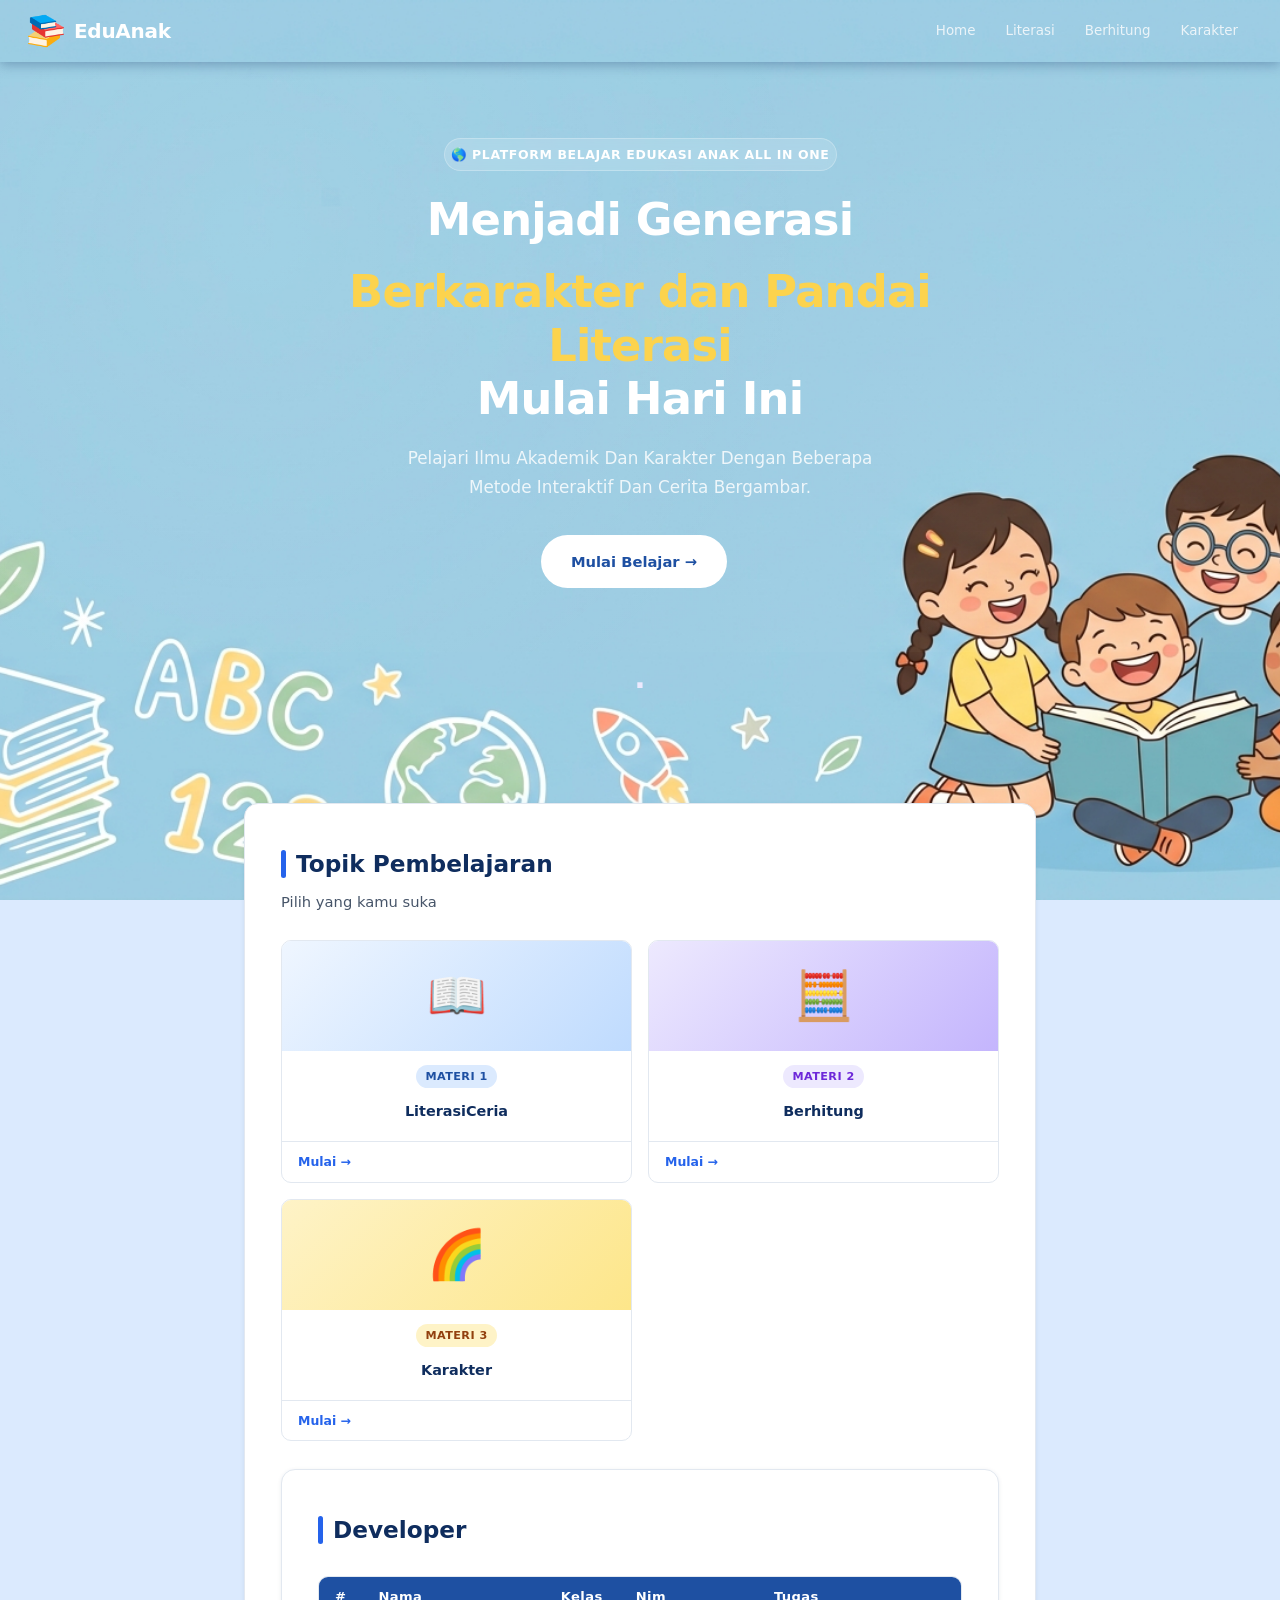
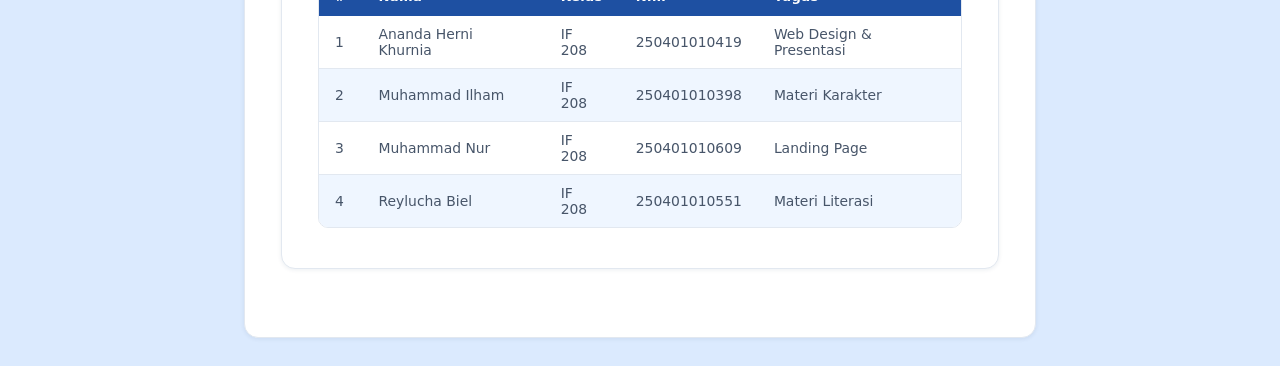
==== index.html @ ecc1b3de "Change icons in topic cards" ====
<html lang="id">
<head>
<meta charset="UTF-8" />
<meta name="viewport" content="width=device-width, initial-scale=1.0" />
<title>EduAnak — Platform Belajar Anak</title>
<link rel="stylesheet" href="style.css" />
</head>
<body>

<div class="bg-home"></div>
<nav id="navbar">
  <div  class="nav-brand">
      <div class="nav-logo"><img src="stack-of-books.png" alt="EduAnak Logo"></div>
    EduAnak
  </div>
  <ul class="nav-links" id="navlinks">
    <li><a href="#hero">Home</a></li>
    <li><a href="halaman_literasi/literasi.html">Literasi</a></li>
    <li><a href="#kuis">Berhitung</a></li>
    <li><a href="pendidikan_karakter/karakter.html">Karakter</a></li>
  </ul>
  <button class="burger" aria-label="Menu">
    <span></span><span></span><span></span>
  </button>
</nav>

<div class="hero-bg">
<section id="hero">
  <div class="hero-inner" >
    <div class="hero-badge">🌎 PLATFORM BELAJAR EDUKASI ANAK ALL IN ONE</div>
    <h1>Menjadi Generasi </h1><h1>
      <em>Berkarakter dan Pandai Literasi</em><br />Mulai Hari Ini</h1>
         <p>Pelajari Ilmu Akademik Dan Karakter Dengan Beberapa Metode Interaktif Dan Cerita Bergambar.</p>
    <div class="hero-btns">
            <a href="#materi" class="btn btn-white">Mulai Belajar →</a>
            <div></div>
         </div>
  </div>
</section>
</div>
<div class="container">
<!-- ===== Pembukaan ===== -->
<div Padding="20px" style="text-align:center;margin-bottom:100px">
  <h1 style="color:#ede9fe">.</h1>
</div>
 <div class="section" id="materi">
  <div class="section-hd">
    <h2>Topik Pembelajaran</h2>
    <p>Pilih yang kamu suka</p>
  </div>
  <div class="topic-grid">
    <div class="topic-card">
      <div class="tc-thumb" style="background:linear-gradient(135deg,#eff6ff,#bfdbfe)">📖</div>
      <div class="tc-body"><span class="chip chip-blue">Materi 1</span><h3>LiterasiCeria</h3></div>
      <div class="tc-foot"><a href="halaman_literasi/literasi.html" style="font-size:.78rem;font-weight:700;color:var(--blue-600)">Mulai →</a></div>
    </div>
    <div class="topic-card">
      <div class="tc-thumb" style="background:linear-gradient(135deg,#ede9fe,#c4b5fd)">🧮</div>
      <div class="tc-body"><span class="chip chip-purple">Materi 2</span><h3>Berhitung</h3></div>
      <div class="tc-foot"><a href="#blank" style="font-size:.78rem;font-weight:700;color:var(--blue-600)">Mulai →</a></div>
    </div>
    <div class="topic-card">
      <div class="tc-thumb" style="background:linear-gradient(135deg,#fef3c7,#fde68a)">🌈</div>
      <div class="tc-body"><span class="chip chip-orange">Materi 3</span><h3>Karakter</h3></div>
      <div class="tc-foot"><a href="pendidikan_karakter/karakter.html" style="font-size:.78rem;font-weight:700;color:var(--blue-600)">Mulai →</a></div>
    </div>
  </div>

  
 
<div class="section" id="jadwal">
  <div class="section-hd">
    <h2>Developer</h2>
     </div>
  <div class="tbl-wrap">
    <table class="main-tbl">
      <thead>
        <tr>
          <th>#</th><th>Nama</th><th>Kelas</th><th>Nim</th><th>Tugas</th>
        </tr>
      </thead>
      <tbody>
        <tr><td>1</td><td>Ananda Herni Khurnia</td><td>IF 208</td><td>250401010419</td><td>Web Design & Presentasi</td></tr>
        <tr><td>2</td><td>Muhammad Ilham</td><td>IF 208</td><td>250401010398</td><td>Materi Karakter</td></tr>
        <tr><td>3</td><td>Muhammad Nur</td><td>IF 208</td><td>250401010609</td><td>Landing Page</td></tr>
        <tr><td>4</td><td>Reylucha Biel</td><td>IF 208</td><td>250401010551</td><td>Materi Literasi</td></tr>
      </tbody>
    </table>
  </div>

    <div class="list-wrap">
    
    </div>
   
    </div>
</div>
</body>
</html>
---- style.css ----
/* ===== ROOT & RESET ===== */
*, *::before, *::after { box-sizing: border-box; margin: 0; padding: 0; }
:root {
  --blue-900: #0f2d5e;
  --blue-800: #1a3d7c;
  --blue-700: #1e50a2;
  --blue-600: #2563eb;
  --blue-500: #3b82f6;
  --blue-400: #60a5fa;
  --blue-200: #bfdbfe;
  --blue-100: #dbeafe;
  --blue-50:  #eff6ff;
  --white:    #ffffff;
  --off-white:#f8fafd;
  --gray-100: #f1f5f9;
  --gray-200: #e2e8f0;
  --gray-400: #94a3b8;
  --gray-600: #475569;
  --gray-800: #1e293b;
  --success:  #15803d;
  --success-bg:#dcfce7;
  --danger:   #b91c1c;
  --danger-bg:#fee2e2;
  --warn:     #92400e;
  --warn-bg:  #fef3c7;
  --radius:   10px;
  --radius-sm:6px;
  --font: -apple-system,"Segoe UI",system-ui,Arial,sans-serif;
  --mono: "Cascadia Code","Fira Code","Courier New",monospace;
  --shadow-sm: 0 1px 4px rgba(15,45,94,.08);
  --shadow:    0 4px 16px rgba(15,45,94,.12);
}
html { scroll-behavior: smooth; }
body {
  font-family: var(--font);
  font-size: 15px;
  line-height: 1.7;
  color: var(--gray-800);
  background: var(--blue-100);
}
a { color: var(--blue-600); text-decoration: none; }
a:hover { text-decoration: underline; }
img { max-width: 100%; display: block; }

/* ===== NAVBAR ===== */
#navbar {
  position: sticky; top: 0; z-index: 300;
  background: transparent;
  display: flex; align-items: center; justify-content: space-between;
  padding: 0 28px; height: 62px;
  box-shadow: 0 2px 12px rgba(15,45,94,.35);
  transition: background .3s, box-shadow .3s;
}
#navbar .scrolled { background: var(--gray-100); transition: background .3s; }
#navbar .scrolled a { color: var(--blue-600); }
.bg-home { background-image: url('Gemini_BGS.png'); background-size: cover; background-position: center; position: absolute; inset: 0; z-index: -1; }
.nav-brand {
  display: flex; align-items: center; gap: 10px;
  font-size: 1.25rem; font-weight: 800; color: var(--white);
  letter-spacing: -0.3px; text-decoration: none;
}
.nav-logo {
  width: 36px; height: 36px; 
  display: flex; align-items: center; justify-content: center;
  font-size: 1.1rem; font-weight: 900; color: #fff;
  }
.nav-brand em { color: #fcd34d; font-style: normal; }
.nav-links { display: flex; list-style: none; gap: 2px; }
.nav-links a {
  display: block; padding: 6px 14px;
  font-size: 0.84rem; font-weight: 500; color: rgba(255, 254, 254, 0.8);
  border-radius: 99px; transition: background .15s, color .15s;
}
.nav-links a:hover { background: rgba(255,255,255,.12); color: #fff; text-decoration: none; }
.nav-links a.active { background: rgba(255,255,255,.18); color: #fff; }
.nav-cta {
  background: var(--blue-500) !important; color: #fff !important;
  font-weight: 700 !important;
}
.nav-cta:hover { background: var(--blue-400) !important; }
.burger { display: none; flex-direction: column; gap: 5px; background: none; border: none; cursor: pointer; padding: 6px; }
.burger span { display: block; width: 22px; height: 2px; background: #fff; border-radius: 2px; transition: all .3s; }

/* ===== HERO ===== */
#hero {
  background: transparent;
  padding: 76px 24px 64px;
  text-align: center; position: relative; overflow: hidden;
  }
#hero::before {
  content: '';
  position: absolute; inset: 0;
  background-image:
    radial-gradient(circle at 20% 30%, rgba(255,255,255,.06) 0%, transparent 50%),
    radial-gradient(circle at 80% 70%, rgba(255,255,255,.04) 0%, transparent 50%);
}

.hero-inner { position: relative; z-index: 1;padding: 0px 12px; max-width: 720px; margin: 0 auto; }
.hero-badge {
  display: inline-flex; align-items: center; gap: 6px;
  background: rgba(255,255,255,.15); border: 1px solid rgba(255,255,255,.25);
  border-radius: 99px; padding: 5px 6px;
  font-size: 0.78rem; font-weight: 600; color: #fff;
  letter-spacing: 0.05em; margin-bottom: 22px;
  backdrop-filter: blur(6px);
}
#hero h1 {
  font-size: 2.8rem; font-weight: 900; color: #fff;
  max-width: 700px; margin: 0 auto 18px;
  letter-spacing: -0.8px; line-height: 1.2;
}
#hero h1 em { color: #fcd34d; font-style: normal; }
#hero p {
  color: rgba(255,255,255,.82); max-width: 520px;
  margin: 0 auto 34px; font-size: 1.05rem;
}
.hero-btns { display: flex; gap: 12px; justify-content: center; flex-wrap: wrap; }
.btn {
  display: inline-block; padding: 12px 28px; border-radius: 99px;
  font-size: 0.92rem; font-weight: 700; cursor: pointer;
  border: 2px solid transparent; transition: all .2s;
  font-family: var(--font); text-decoration: none;
}



.btn:hover { text-decoration: none; }
.btn-white   { background: #fff; color: var(--blue-700); }
.btn-white:hover { background: var(--blue-100); }
.btn-blue    { background: var(--blue-600); color: #fff; }
.btn-blue:hover { background: var(--blue-700); }
.btn-outline { background: transparent; color: var(--blue-600); border-color: var(--blue-600); }
.btn-outline:hover { background: var(--blue-600); color: #fff; }
.btn-sm { padding: 8px 20px; font-size: 0.82rem; }
.btn-success { background: var(--success); color: #fff; border-color: var(--success); }


/* ===== STATS ===== */
.stats-strip {
  display: grid; grid-template-columns: repeat(4,1fr);
  background: var(--white); border-bottom: 1px solid var(--gray-200);
  box-shadow: var(--shadow-sm);
}
.stat { padding: 22px 16px; text-align: center; border-right: 1px solid var(--gray-200); }
.stat:last-child { border-right: none; }
.stat-n { font-size: 1.9rem; font-weight: 900; color: var(--blue-600); line-height: 1; }
.stat-l { font-size: 0.79rem; color: var(--gray-600); margin-top: 3px; }

/* ===== LAYOUT ===== */
.container { max-width: 840px; margin: 0 auto; padding: 0 24px; }
.section {
  background: var(--white); margin: 28px 0;
  border-radius: 14px; border: 1px solid var(--gray-200);
  padding: 40px 36px; box-shadow: var(--shadow-sm);
}
.section-hd { margin-bottom: 26px; } 
.section-hd h2 {
  font-size: 1.45rem; font-weight: 800;
  display: flex; align-items: center; gap: 10px; color: var(--blue-900);
}
.section-hd h2::before {
  content: ''; display: inline-block; width: 5px; height: 1.2em;
  background: var(--blue-600); border-radius: 3px; flex-shrink: 0;
}
.section-hd p { color: var(--gray-600); font-size: 0.92rem; margin-top: 5px; margin-bottom: 0; }

/* ===== TYPOGRAPHY DEMO ===== */
.hbox {
  background: var(--blue-50); border: 1px solid var(--blue-100);
  border-radius: var(--radius); padding: 22px 24px; margin-top: 16px;
}
.hbox h1 { font-size: 2rem; color: var(--blue-900); margin-bottom: 4px; }
.hbox h2 { font-size: 1.6rem; color: var(--blue-800); margin-bottom: 4px; }
.hbox h3 { font-size: 1.3rem; color: var(--blue-700); margin-bottom: 4px; }
.hbox h4 { font-size: 1.05rem; color: var(--blue-600); margin-bottom: 4px; }
.hbox h5 { font-size: 0.9rem; color: var(--blue-600); margin-bottom: 4px; }
.hbox h6 { font-size: 0.78rem; color: var(--gray-600); margin-bottom: 0; }
.hbox hr { border: none; border-top: 1px solid var(--blue-200); margin: 14px 0; }
.fmt-grid {
  display: grid; grid-template-columns: repeat(auto-fill, minmax(160px,1fr));
  gap: 8px; margin-top: 10px;
}
.fmt-item {
  background: var(--white); border: 1px solid var(--gray-200);
  border-radius: var(--radius-sm); padding: 8px 12px;
  font-size: 0.84rem; display: flex; flex-direction: column; gap: 3px;
}
.fmt-item .tag { font-size: 0.68rem; color: var(--gray-400); font-family: var(--mono); }
.blockquote-demo {
  border-left: 4px solid var(--blue-500); padding: 12px 18px;
  background: var(--blue-50); border-radius: 0 var(--radius-sm) var(--radius-sm) 0;
  font-size: 0.9rem; color: var(--blue-800); margin-top: 14px;
}
.code-block {
  background: #0f172a; color: #e2e8f0; padding: 16px 18px;
  border-radius: var(--radius); font-family: var(--mono);
  font-size: 0.82rem; line-height: 1.7; overflow-x: auto;
  margin-top: 14px; border: 1px solid rgba(255,255,255,.06);
}

/* ===== TOPIC CARDS ===== */
.topic-grid { display: grid; grid-template-columns: repeat(auto-fill, minmax(230px,1fr)); gap: 16px; position: relative; }
.topic-card {
  border: 1.5px solid var(--gray-200); border-radius: var(--radius);
  overflow: hidden; background: var(--white);
  transition: border-color .2s, transform .2s, box-shadow .2s; cursor: pointer;
}
.topic-card:hover { border-color: var(--blue-500); transform: translateY(-3px); box-shadow: var(--shadow); }
.tc-thumb {
  height: 110px; display: flex; align-items: center; justify-content: center;
  font-size: 3rem;
}
.tc-body { padding: 14px 16px; align-items: center; display: flex; flex-direction: column; gap: 4px; }
.tc-foot {
  padding: 9px 16px; align-items: center; display: flex; justify-content: space-between;}

.chip {
  display: inline-block; font-size: 0.7rem; font-weight: 700;
  padding: 2px 9px; border-radius: 99px; margin-bottom: 7px;
  letter-spacing: .04em; text-transform: uppercase;
}
.chip-blue   { background: var(--blue-100); color: var(--blue-700); }
.chip-purple { background: #ede9fe; color: #6d28d9; }
.chip-green  { background: var(--success-bg); color: var(--success); }
.chip-orange { background: var(--warn-bg); color: var(--warn); }
.chip-red    { background: var(--danger-bg); color: var(--danger); }
.tc-body h3 { font-size: 0.9rem; font-weight: 700; margin-bottom: 4px; color: var(--blue-900); }
.tc-body p  { font-size: 0.8rem; color: var(--gray-600); margin: 0; }
.tc-foot {
  padding: 9px 16px; border-top: 1px solid var(--gray-200);
  display: flex; justify-content: space-between; align-items: center;
}
.tc-foot span { font-size: 0.76rem; color: var(--gray-600); }
.prog-bar-wrap { height: 5px; background: var(--gray-200); border-radius: 99px; overflow: hidden; margin: 3px 0; width: 80px; }
.prog-bar-fill { height: 100%; background: var(--blue-500); border-radius: 99px; }

/* ===== LINKS ===== */
.link-grid { display: flex; flex-wrap: wrap; gap: 10px 20px; align-items: center; }
.link-grid a { font-size: 0.88rem; }
.lk-int  { color: var(--blue-600); }
.lk-ext  { color: #7c3aed; }
.lk-mail { color: var(--warn); }
.lk-tel  { color: var(--success); }
.lk-btn  {
  display: inline-block; padding: 7px 18px; border-radius: 99px;
  background: var(--blue-600); color: #fff !important; font-weight: 700;
  font-size: 0.82rem; text-decoration: none !important;
}
.lk-btn:hover { background: var(--blue-700) !important; }
.lk-dl {
  display: inline-block; padding: 7px 14px; border-radius: var(--radius-sm);
  border: 1.5px solid var(--gray-200); background: var(--gray-100);
  color: var(--gray-800) !important; font-size: 0.82rem; text-decoration: none !important;
}

/* ===== IMAGE GALLERY ===== */
.img-gallery { display: grid; grid-template-columns: repeat(3,1fr); gap: 14px; }
.img-fig { margin: 0; }
.img-thumb {
  height: 120px; border-radius: var(--radius-sm);
  display: flex; align-items: center; justify-content: center;
  font-size: 3rem; border: 1px solid var(--gray-200);
}
figcaption { font-size: 0.75rem; color: var(--gray-600); text-align: center; margin-top: 6px; }
.img-attr-box {
  background: var(--blue-50); border: 1px solid var(--blue-100);
  border-radius: var(--radius); padding: 14px 18px; margin-top: 18px;
}
.img-attr-box p { font-size: 0.82rem; font-weight: 700; color: var(--blue-800); margin-bottom: 8px; }
.attr-row { display: flex; gap: 0; flex-wrap: wrap; }
.attr-item {
  flex: 1; min-width: 160px; padding: 8px 12px;
  border-right: 1px solid var(--blue-200); font-size: 0.8rem;
}
.attr-item:last-child { border-right: none; }
.attr-item strong { display: block; color: var(--blue-700); font-family: var(--mono); font-size: 0.78rem; }
.attr-item span { color: var(--gray-600); }

/* ===== TABLE ===== */
.tbl-wrap { border: 1px solid var(--gray-200); border-radius: var(--radius); overflow: hidden; overflow-x: auto; }
table.main-tbl { width: 100%; border-collapse: collapse; font-size: 0.87rem; }
table.main-tbl thead { background: var(--blue-700); }
table.main-tbl th { padding: 12px 16px; text-align: left; font-weight: 700; color: #fff; font-size: 0.82rem; letter-spacing: .03em; }
table.main-tbl td { padding: 10px 16px; border-bottom: 1px solid var(--gray-200); color: var(--gray-600); }
table.main-tbl tbody tr:last-child td { border-bottom: none; }
table.main-tbl tbody tr:nth-child(even) { background: var(--blue-50); }
table.main-tbl tbody tr:hover { background: var(--blue-100); }
.badge { display: inline-block; padding: 2px 9px; border-radius: 99px; font-size: 0.72rem; font-weight: 700; }
.b-green  { background: var(--success-bg); color: var(--success); }
.b-blue   { background: var(--blue-100); color: var(--blue-700); }
.b-orange { background: var(--warn-bg); color: var(--warn); }
.b-red    { background: var(--danger-bg); color: var(--danger); }

/* ===== LISTS ===== */
.list-wrap { display: grid; grid-template-columns: 1fr 1fr; gap: 16px; }
.list-box {
  background: var(--blue-50); border: 1px solid var(--blue-100);
  border-radius: var(--radius); padding: 18px 20px;
}
.list-box h4 { font-size: 0.88rem; font-weight: 700; color: var(--blue-800); margin-bottom: 12px; display: flex; align-items: center; gap: 6px; }
.list-box ul, .list-box ol { padding-left: 20px; }
.list-box li { font-size: 0.87rem; color: var(--gray-600); margin-bottom: 6px; }
.list-box li::marker { color: var(--blue-500); }
.dl-full { grid-column: 1/-1; }
dl dt { font-weight: 700; font-size: 0.88rem; color: var(--blue-800); margin-top: 8px; }
dl dd { margin-left: 16px; font-size: 0.84rem; color: var(--gray-600); }

/* ===== MEDIA ===== */
.media-grid { display: grid; grid-template-columns: 1fr 1fr; gap: 20px; }
.media-card {
  background: var(--white); border: 1.5px solid var(--gray-200);
  border-radius: var(--radius); overflow: hidden;
}
.mc-hd { padding: 14px 16px 0; }
.mc-hd h4 { font-size: 0.88rem; font-weight: 700; color: var(--blue-800); display: flex; align-items: center; gap: 7px; }
.mc-hd p { font-size: 0.76rem; color: var(--gray-600); margin: 4px 0 10px; }
.mc-body video, .mc-body audio { width: 100%; display: block; }
.audio-cover {
  background: linear-gradient(135deg, var(--blue-800), var(--blue-600));
  padding: 22px 16px; display: flex; flex-direction: column;
  align-items: center; gap: 8px; text-align: center;
}
.audio-cover .ac-icon { font-size: 2.4rem; }
.audio-cover .ac-title { color: #fff; font-size: 0.88rem; font-weight: 700; }
.audio-cover .ac-sub { color: rgba(255,255,255,.65); font-size: 0.76rem; }
.mc-ft { padding: 8px 16px 12px; font-size: 0.73rem; color: var(--gray-400); border-top: 1px solid var(--gray-200); }

/* ===== INTERACTIVE: LIVE CODE ===== */
.live-editor {
  display: grid; grid-template-columns: 1fr 1fr; gap: 0;
  border: 1.5px solid var(--gray-200); border-radius: var(--radius);
  overflow: hidden; height: 240px;
}
.le-pane { display: flex; flex-direction: column; }
.le-bar {
  background: var(--blue-800); padding: 8px 14px;
  font-size: 0.75rem; font-weight: 600; color: rgba(255,255,255,.8);
  display: flex; justify-content: space-between; align-items: center;
}
.le-bar button {
  background: var(--blue-500); color: #fff; border: none; border-radius: 4px;
  padding: 3px 10px; font-size: 0.72rem; cursor: pointer; font-weight: 600;
}
.le-bar button:hover { background: var(--blue-400); }
.le-textarea {
  flex: 1; resize: none; border: none; outline: none;
  font-family: var(--mono); font-size: 0.82rem; padding: 14px 16px;
  background: #0f172a; color: #e2e8f0; line-height: 1.65;
  border-right: 1px solid var(--gray-200);
}
#live-preview {
  flex: 1; border: none; background: #fff;
  overflow: auto; padding: 14px 16px;
  font-size: 0.88rem; line-height: 1.6;
}

/* ===== QUIZ ===== */
.quiz-wrap {
  background: var(--blue-50); border: 1.5px solid var(--blue-100);
  border-radius: var(--radius); padding: 26px;
}
.qz-top { display: flex; justify-content: space-between; align-items: center; margin-bottom: 14px; }
.qz-counter { font-size: 0.8rem; color: var(--gray-600); font-weight: 600; }
.qz-score { font-size: 0.8rem; font-weight: 800; color: var(--blue-600); }
.qprog { height: 5px; background: var(--blue-200); border-radius: 99px; overflow: hidden; margin-bottom: 20px; }
.qprog-fill { height: 100%; background: var(--blue-600); border-radius: 99px; transition: width .4s ease; }
#qtext { font-size: 0.95rem; font-weight: 700; color: var(--blue-900); margin-bottom: 16px; }
.qopts { display: flex; flex-direction: column; gap: 9px; }
.qopt {
  display: flex; align-items: center; gap: 11px;
  padding: 11px 14px; border: 1.5px solid var(--blue-200);
  border-radius: var(--radius-sm); cursor: pointer;
  font-size: 0.88rem; background: var(--white);
  transition: all .15s; user-select: none; color: var(--gray-800);
}
.qopt:hover:not(.locked) { border-color: var(--blue-500); background: var(--blue-50); }
.qopt.correct { border-color: var(--success) !important; background: var(--success-bg) !important; color: var(--success); font-weight: 600; }
.qopt.wrong   { border-color: var(--danger) !important; background: var(--danger-bg) !important; color: var(--danger); }
.qopt.locked  { pointer-events: none; }
.q-circle {
  width: 26px; height: 26px; border-radius: 50%;
  background: var(--blue-100); display: inline-flex;
  align-items: center; justify-content: center;
  font-size: 0.72rem; font-weight: 800; flex-shrink: 0; color: var(--blue-700);
}
.qfb { min-height: 1.4em; font-size: 0.87rem; font-weight: 700; margin-top: 14px; }
.qnav { display: flex; gap: 10px; margin-top: 16px; flex-wrap: wrap; }

/* ===== FORM ===== */
.form-card {
  background: var(--white); border: 1.5px solid var(--gray-200);
  border-radius: var(--radius); padding: 30px;
}
.frow { display: grid; grid-template-columns: 1fr 1fr; gap: 16px; }
.fg { display: flex; flex-direction: column; gap: 5px; margin-bottom: 16px; }
.fg label { font-size: 0.84rem; font-weight: 700; color: var(--blue-900); }
.req { color: var(--danger); }
.fg input, .fg select, .fg textarea {
  padding: 10px 13px; border: 1.5px solid var(--gray-200);
  border-radius: var(--radius-sm); font-size: 0.9rem;
  font-family: var(--font); color: var(--gray-800); background: var(--white);
  outline: none; transition: border-color .15s, box-shadow .15s;
}
.fg input:focus, .fg select:focus, .fg textarea:focus {
  border-color: var(--blue-500);
  box-shadow: 0 0 0 3px rgba(59,130,246,.15);
}
.fg textarea { resize: vertical; min-height: 90px; }
.fg .hint { font-size: 0.74rem; color: var(--gray-400); }
.rset, .cset { display: flex; flex-direction: column; gap: 7px; }
.rset label, .cset label {
  display: flex; align-items: center; gap: 8px;
  font-size: 0.87rem; color: var(--gray-600); cursor: pointer;
}
.pass-meter { height: 5px; background: var(--gray-200); border-radius: 99px; overflow: hidden; margin-top: 5px; }
.pass-fill { height: 100%; border-radius: 99px; transition: width .25s, background .25s; }
.form-actions { display: flex; gap: 10px; flex-wrap: wrap; margin-top: 4px; }
#fmsg {
  margin-top: 14px; font-size: 0.88rem; padding: 11px 16px;
  border-radius: var(--radius-sm); display: none;
}
#fmsg.ok { display: block; background: var(--success-bg); color: var(--success); border: 1px solid #86efac; }
#fmsg.er { display: block; background: var(--danger-bg); color: var(--danger); border: 1px solid #fca5a5; }

/* ===== ACCORDION ===== */
.acc { border: 1.5px solid var(--blue-100); border-radius: var(--radius); overflow: hidden; }
.acc-item { border-bottom: 1px solid var(--blue-100); }
.acc-item:last-child { border-bottom: none; }
.acc-btn {
  width: 100%; display: flex; justify-content: space-between; align-items: center;
  padding: 14px 18px; background: var(--white); border: none; cursor: pointer;
  font-size: 0.9rem; font-weight: 700; color: var(--blue-800);
  text-align: left; transition: background .15s; font-family: var(--font);
}
.acc-btn:hover { background: var(--blue-50); }
.acc-ico { font-size: 1rem; color: var(--blue-400); transition: transform .25s; flex-shrink: 0; }
.acc-body { max-height: 0; overflow: hidden; transition: max-height .32s ease; background: var(--blue-50); }
.acc-body-in { padding: 0 18px; font-size: 0.87rem; color: var(--gray-600); }
.acc-item.open .acc-body { max-height: 280px; }
.acc-item.open .acc-body-in { padding: 14px 18px; }
.acc-item.open .acc-ico { transform: rotate(45deg); }


/* =========================
   FOOTER
========================= */

.footer {
    background: #123b5d;
    color: white;

    padding: 60px 7% 20px;
}


/* CONTAINER */

.footer-container {
    max-width: 1200px;

    margin: auto;

    display: grid;

    grid-template-columns:
        2fr 1fr 1fr 1.5fr;

    gap: 40px;
}


/* BOX */

.footer-box h2 {
    margin-bottom: 15px;

    font-size: 28px;
}

.footer-box h3 {
    margin-bottom: 20px;

    font-size: 18px;
}

.footer-box p {
    color: #d8e6ef;

    line-height: 1.7;

    font-size: 14px;
}


/* LIST */

.footer-box ul {
    list-style: none;

    padding: 0;
}

.footer-box li {
    margin-bottom: 12px;
}

.footer-box a {
    color: #d8e6ef;

    text-decoration: none;

    transition: 0.3s;
}

.footer-box a:hover {
    color: #ffbf25;

    padding-left: 5px;
}


/* GARIS */

.footer-line {
    max-width: 1200px;

    height: 1px;

    margin: 40px auto 20px;

    background: rgba(255,255,255,0.2);
}


/* BOTTOM */

.footer-bottom {
    max-width: 1200px;

    margin: auto;

    display: flex;

    justify-content: space-between;

    align-items: center;
}

.footer-bottom p {
    font-size: 13px;

    color: #c8d8e3;
}


/* SOCIAL */

.social {
    display: flex;

    gap: 20px;
}

.social a {
    color: white;

    text-decoration: none;

    font-size: 14px;
}

.social a:hover {
    color: #ffbf25;
}

/* ===== RESPONSIVE ===== */
@media (max-width: 640px) {
  #hero h1 { font-size: 1.75rem; }
  .stats-strip { grid-template-columns: 1fr 1fr; }
  .stat:nth-child(2) { border-right: none; }
  .stat:nth-child(3) { border-right: 1px solid var(--gray-200); border-top: 1px solid var(--gray-200); }
  .stat:nth-child(4) { border-right: none; border-top: 1px solid var(--gray-200); }
  .section { padding: 28px 20px; margin: 16px 0; }
  .frow, .media-grid, .list-wrap, .live-editor, .footer-top { grid-template-columns: 1fr; }
  .live-editor { height: auto; }
  .le-textarea { height: 180px; border-right: none; border-bottom: 1px solid var(--gray-200); }
  #live-preview { height: 160px; }
  .img-gallery { grid-template-columns: 1fr 1fr; }
  .dl-full { grid-column: auto; }
  .nav-links { display: none; flex-direction: column; position: absolute; top: 62px; left: 0; right: 0; background: var(--blue-800); padding: 10px 12px; gap: 2px; border-bottom: 2px solid var(--blue-900); }
  .nav-links.show { display: flex; }
  .burger { display: flex; }
  .footer-top { grid-template-columns: 1fr; gap: 20px; }
}
/* =========================
   TABLET
   768px - 1024px
========================= */

@media (max-width: 1024px) {

    .navbar {
        padding: 0 5%;
    }

    .hero {
        padding: 110px 5% 60px;
    }

    .hero-text {
        width: 55%;
    }

    .hero-text h1 {
        font-size: 42px;
    }

    .hero-text p {
        font-size: 16px;
    }

    .hero-image {
        width: 40%;
    }

    .materi {
        padding: 60px 5%;
    }

    .card {
        padding: 30px;
    }

}
/* =========================
   HANDPHONE
   < 768px
========================= */

@media (max-width: 767px) {

    /* NAVBAR */

    .navbar {
        height: 60px;

        padding: 0 20px;
    }

    .logo {
        font-size: 21px;
    }

    .menu-btn {
        display: block;
    }

    .menu {
        position: absolute;

        top: 60px;
        left: 0;

        width: 100%;

        display: none;

        flex-direction: column;

        gap: 0;

        background: white;
    }

    .menu.active {
        display: flex;
    }

    .menu li {
        width: 100%;

        text-align: center;
    }

    .menu a {
        display: block;

        padding: 15px;
    }


    /* HERO */

    .hero {
        min-height: auto;

        padding: 100px 20px 50px;

        display: flex;

        flex-direction: column;

        text-align: center;
    }

    .hero-text {
        width: 100%;
    }

    .hero-text h1 {
        font-size: 32px;

        line-height: 1.2;
    }

    .hero-text h1 span {
        margin: 5px 0;
    }

    .hero-text p {
        margin: 20px auto 0;

        font-size: 15px;

        line-height: 1.6;
    }

    .btn {
        padding: 13px 25px;

        font-size: 14px;
    }

    .hero-image {
        width: 100%;

        margin-top: 40px;
    }

    .hero-image img {
        width: 85%;
    }


    /* MATERI */

    .materi {
        padding: 40px 20px;
    }

    .card {
        padding: 25px 20px;

        border-radius: 15px;
    }

    .card h2 {
        font-size: 24px;
    }

    .card p {
        font-size: 15px;
    }
 /* ===== MEDIA ===== */
  .media-grid { display: grid; grid-template-columns: 1fr 1fr; gap: 20px; }
  .media-box { background: var(--surface); border: 1px solid var(--border); border-radius: var(--radius); padding: 16px; }
  .media-box h4 { font-size: 0.88rem; font-weight: 700; margin-bottom: 10px; color: var(--text); }
  .media-box video, .media-box audio { width: 100%; border-radius: 4px; }
  .video-placeholder {
    width: 100%; aspect-ratio: 16/9; background: #1e293b;
    border-radius: 6px; display: flex; flex-direction: column;
    align-items: center; justify-content: center; color: rgba(255,255,255,0.7);
    font-size: 0.82rem; gap: 10px;
  }
  .play-icon { font-size: 2.4rem; }
}
 footer {
    background: var(--surface); border-top: 1px solid var(--border);
    padding: 28px 24px; text-align: center;
    font-size: 0.8rem; color: var(--muted);
    margin-top: 8px;
  }
  footer a { color: var(--accent); text-decoration: none; }
  .footer-links { display: flex; justify-content: center; gap: 16px; flex-wrap: wrap; margin-bottom: 10px; }
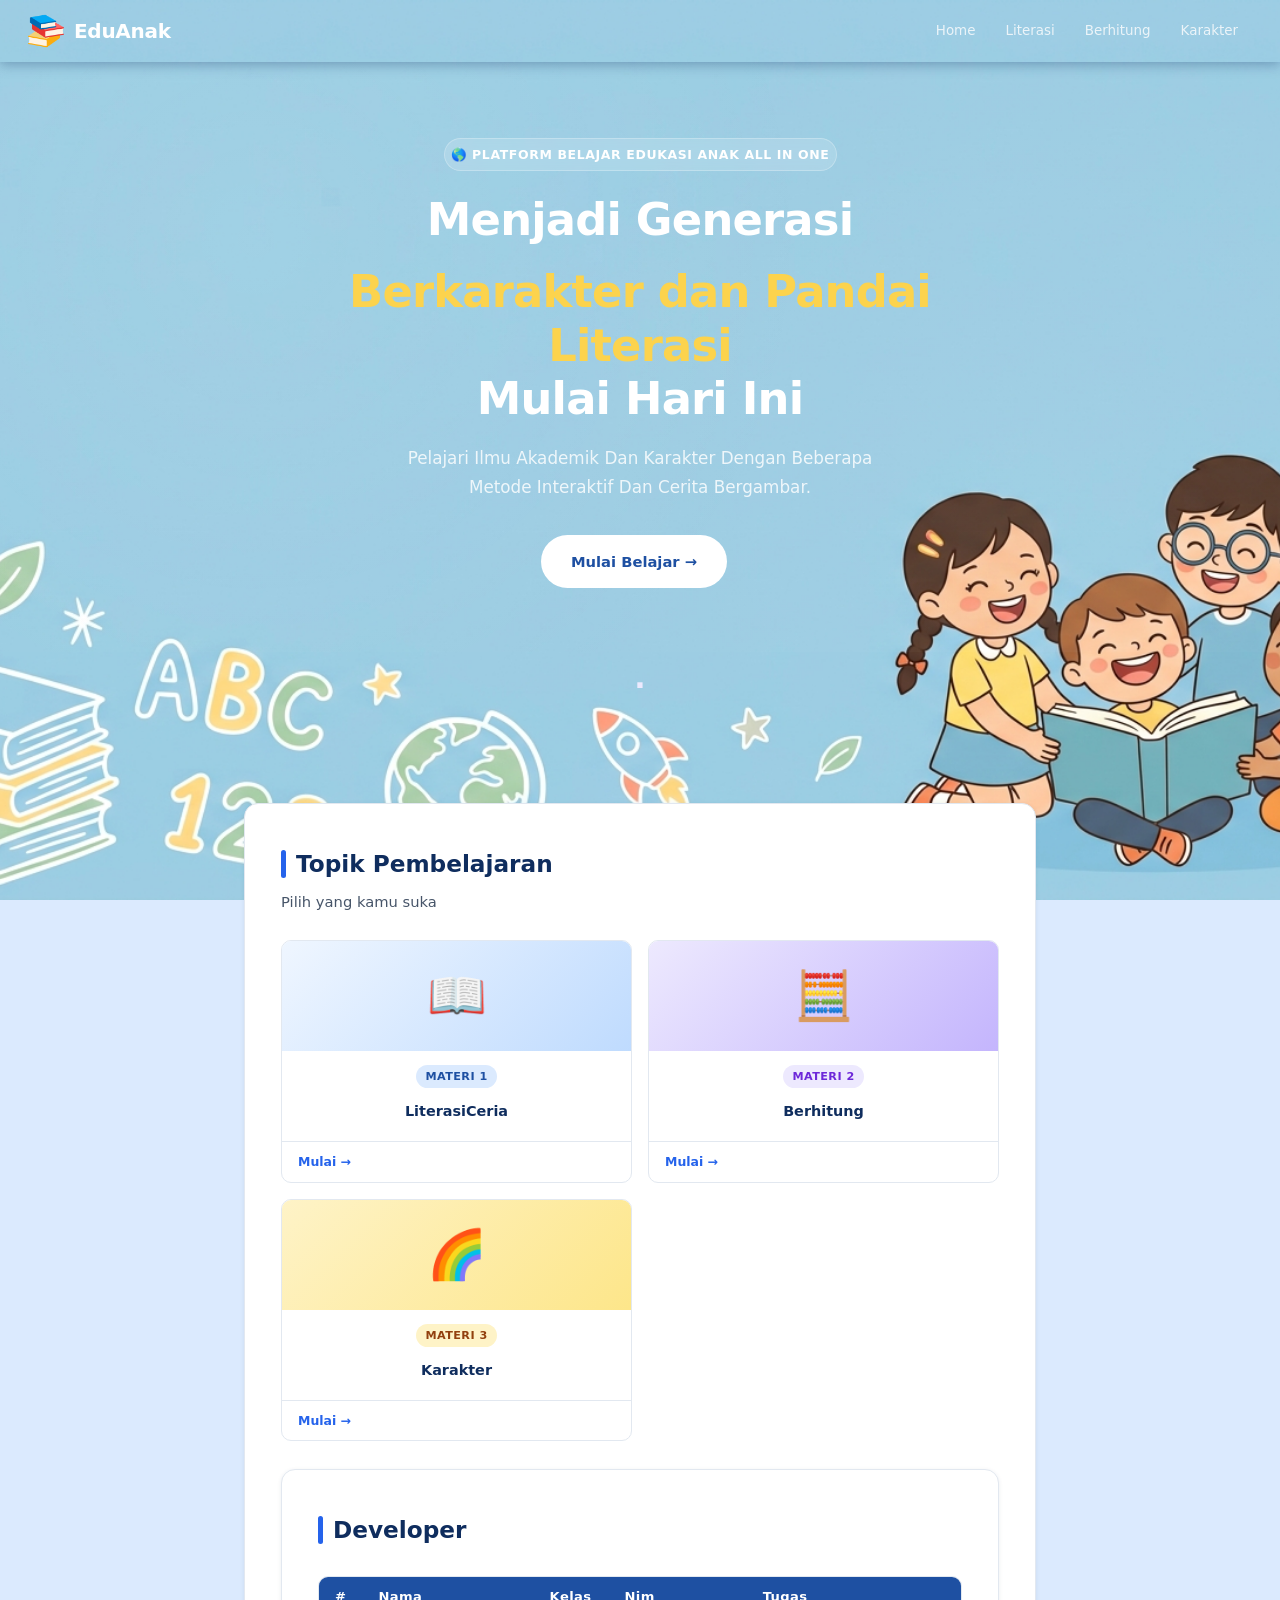
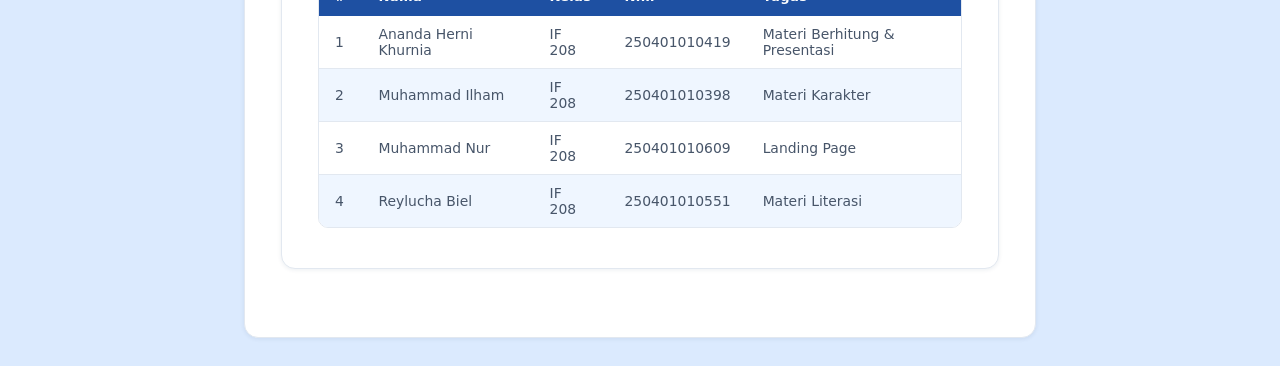
==== commit 74a22381: "Update assignment description for Ananda Herni Khurnia" ====
--- a/index.html
+++ b/index.html
@@ -81,7 +81,7 @@
         </tr>
       </thead>
       <tbody>
-        <tr><td>1</td><td>Ananda Herni Khurnia</td><td>IF 208</td><td>250401010419</td><td>Web Design & Presentasi</td></tr>
+        <tr><td>1</td><td>Ananda Herni Khurnia</td><td>IF 208</td><td>250401010419</td><td>Materi Berhitung & Presentasi</td></tr>
         <tr><td>2</td><td>Muhammad Ilham</td><td>IF 208</td><td>250401010398</td><td>Materi Karakter</td></tr>
         <tr><td>3</td><td>Muhammad Nur</td><td>IF 208</td><td>250401010609</td><td>Landing Page</td></tr>
         <tr><td>4</td><td>Reylucha Biel</td><td>IF 208</td><td>250401010551</td><td>Materi Literasi</td></tr>
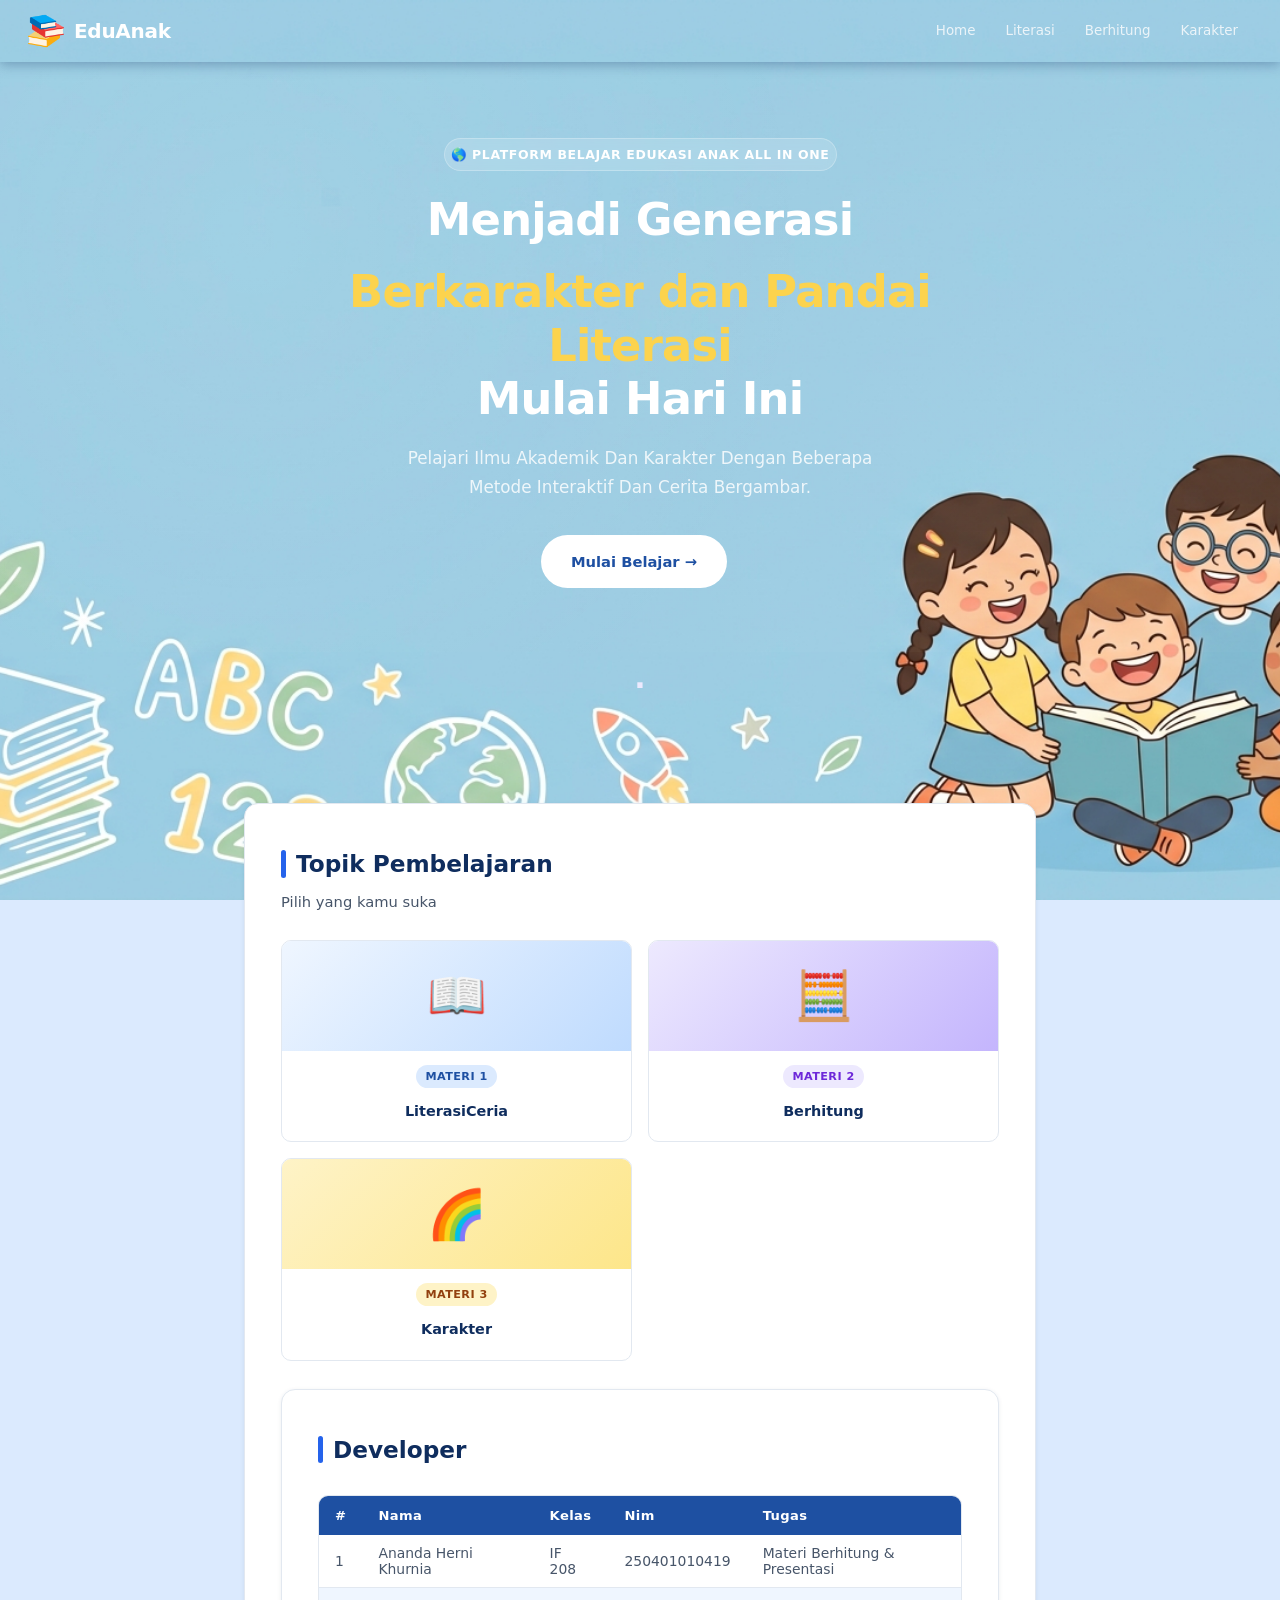
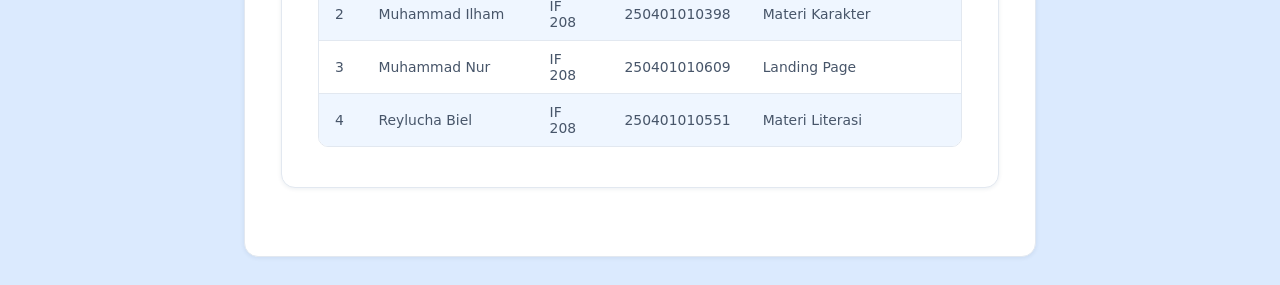
==== commit b5724cc9: "Update index.html" ====
--- a/index.html
+++ b/index.html
@@ -50,21 +50,25 @@
     <p>Pilih yang kamu suka</p>
   </div>
   <div class="topic-grid">
-    <div class="topic-card">
-      <div class="tc-thumb" style="background:linear-gradient(135deg,#eff6ff,#bfdbfe)">📖</div>
-      <div class="tc-body"><span class="chip chip-blue">Materi 1</span><h3>LiterasiCeria</h3></div>
-      <div class="tc-foot"><a href="halaman_literasi/literasi.html" style="font-size:.78rem;font-weight:700;color:var(--blue-600)">Mulai →</a></div>
-    </div>
-    <div class="topic-card">
-      <div class="tc-thumb" style="background:linear-gradient(135deg,#ede9fe,#c4b5fd)">🧮</div>
-      <div class="tc-body"><span class="chip chip-purple">Materi 2</span><h3>Berhitung</h3></div>
-      <div class="tc-foot"><a href="#blank" style="font-size:.78rem;font-weight:700;color:var(--blue-600)">Mulai →</a></div>
-    </div>
-    <div class="topic-card">
-      <div class="tc-thumb" style="background:linear-gradient(135deg,#fef3c7,#fde68a)">🌈</div>
-      <div class="tc-body"><span class="chip chip-orange">Materi 3</span><h3>Karakter</h3></div>
-      <div class="tc-foot"><a href="pendidikan_karakter/karakter.html" style="font-size:.78rem;font-weight:700;color:var(--blue-600)">Mulai →</a></div>
-    </div>
+    <a href="halaman_literasi/literasi.html">
+      <div class="topic-card">
+        <div class="tc-thumb" style="background:linear-gradient(135deg,#eff6ff,#bfdbfe)">📖</div>
+        <div class="tc-body"><span class="chip chip-blue">Materi 1</span><h3>LiterasiCeria</h3></div>
+      </div>
+    </a>
+    <a href="#blank">
+      <div class="topic-card">
+        <div class="tc-thumb" style="background:linear-gradient(135deg,#ede9fe,#c4b5fd)">🧮</div>
+        <div class="tc-body"><span class="chip chip-purple">Materi 2</span><h3>Berhitung</h3></div>
+      </div>
+    </a>
+    <a href="pendidikan_karakter/karakter.html">
+      <div class="topic-card">
+        <div class="tc-thumb" style="background:linear-gradient(135deg,#fef3c7,#fde68a)">🌈</div>
+        <div class="tc-body"><span class="chip chip-orange">Materi 3</span><h3>Karakter</h3></div>
+      </div>
+    </a>
+    
   </div>
 
   
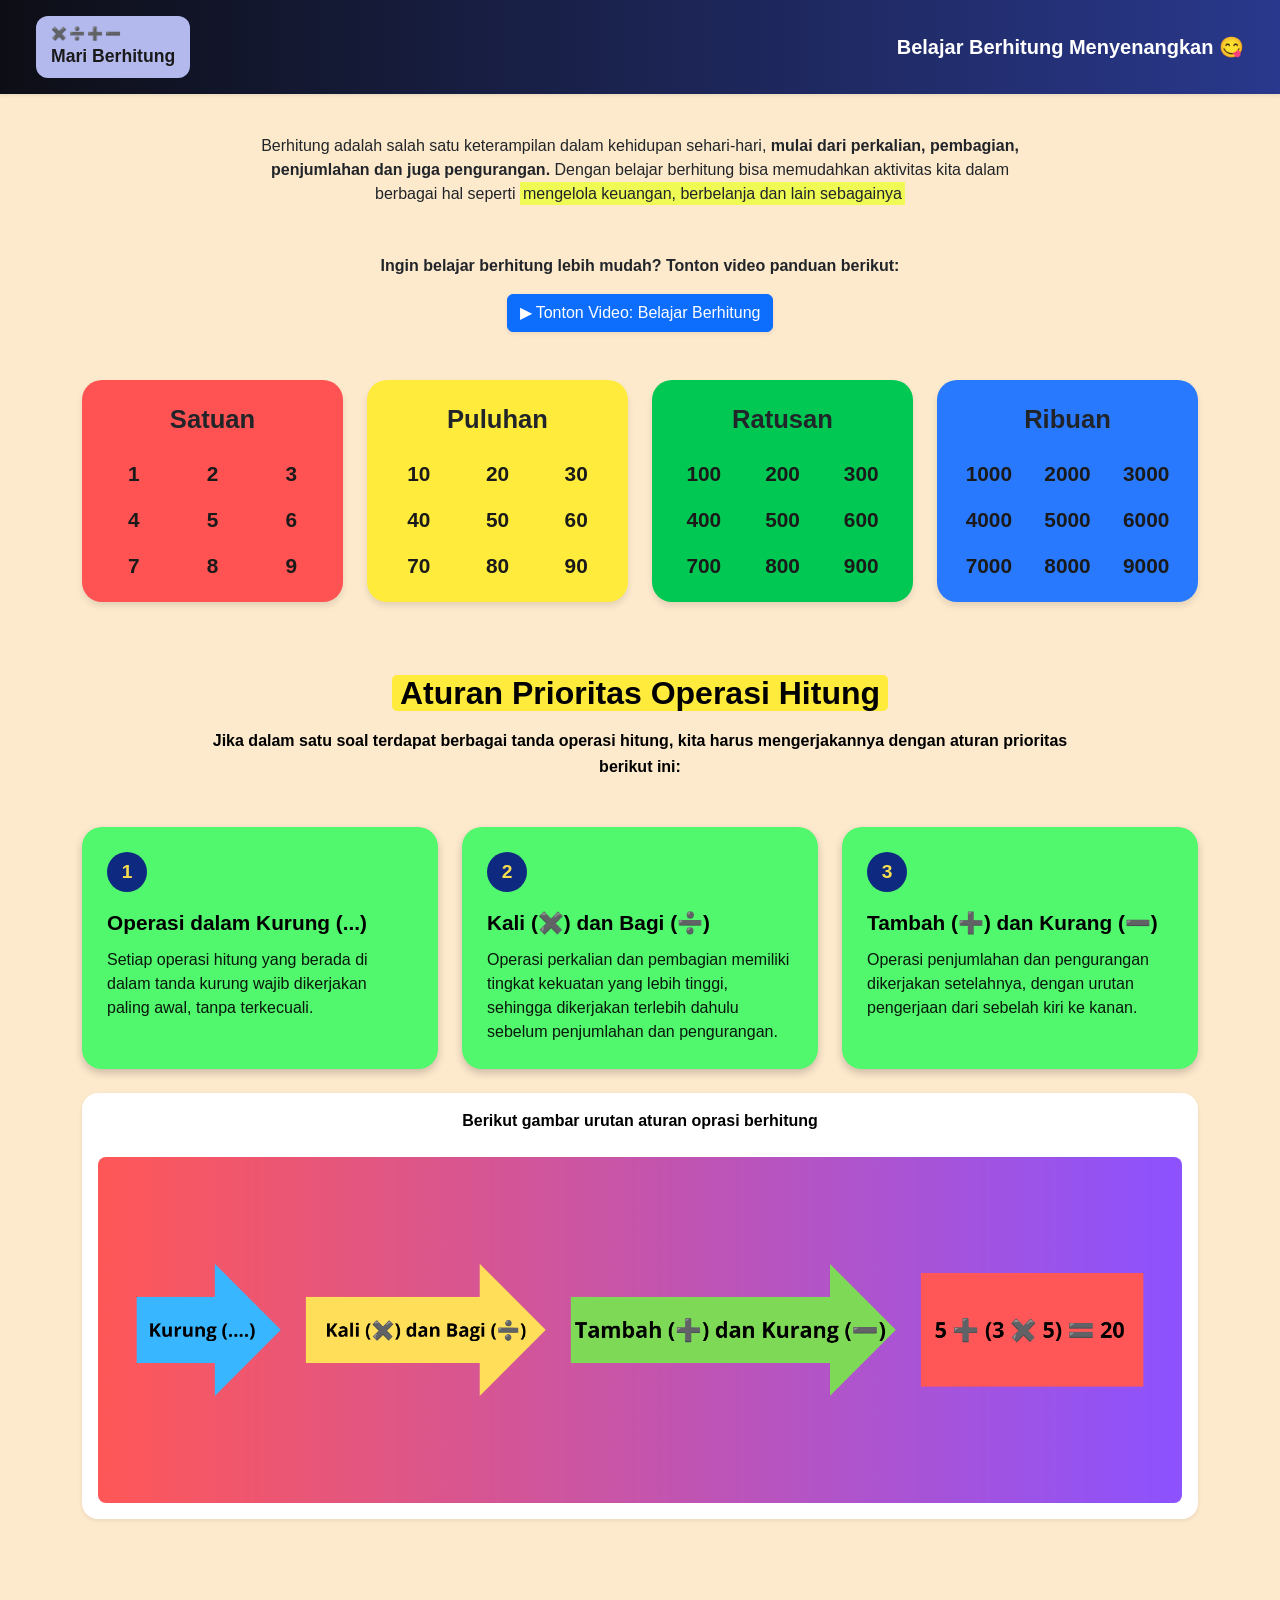
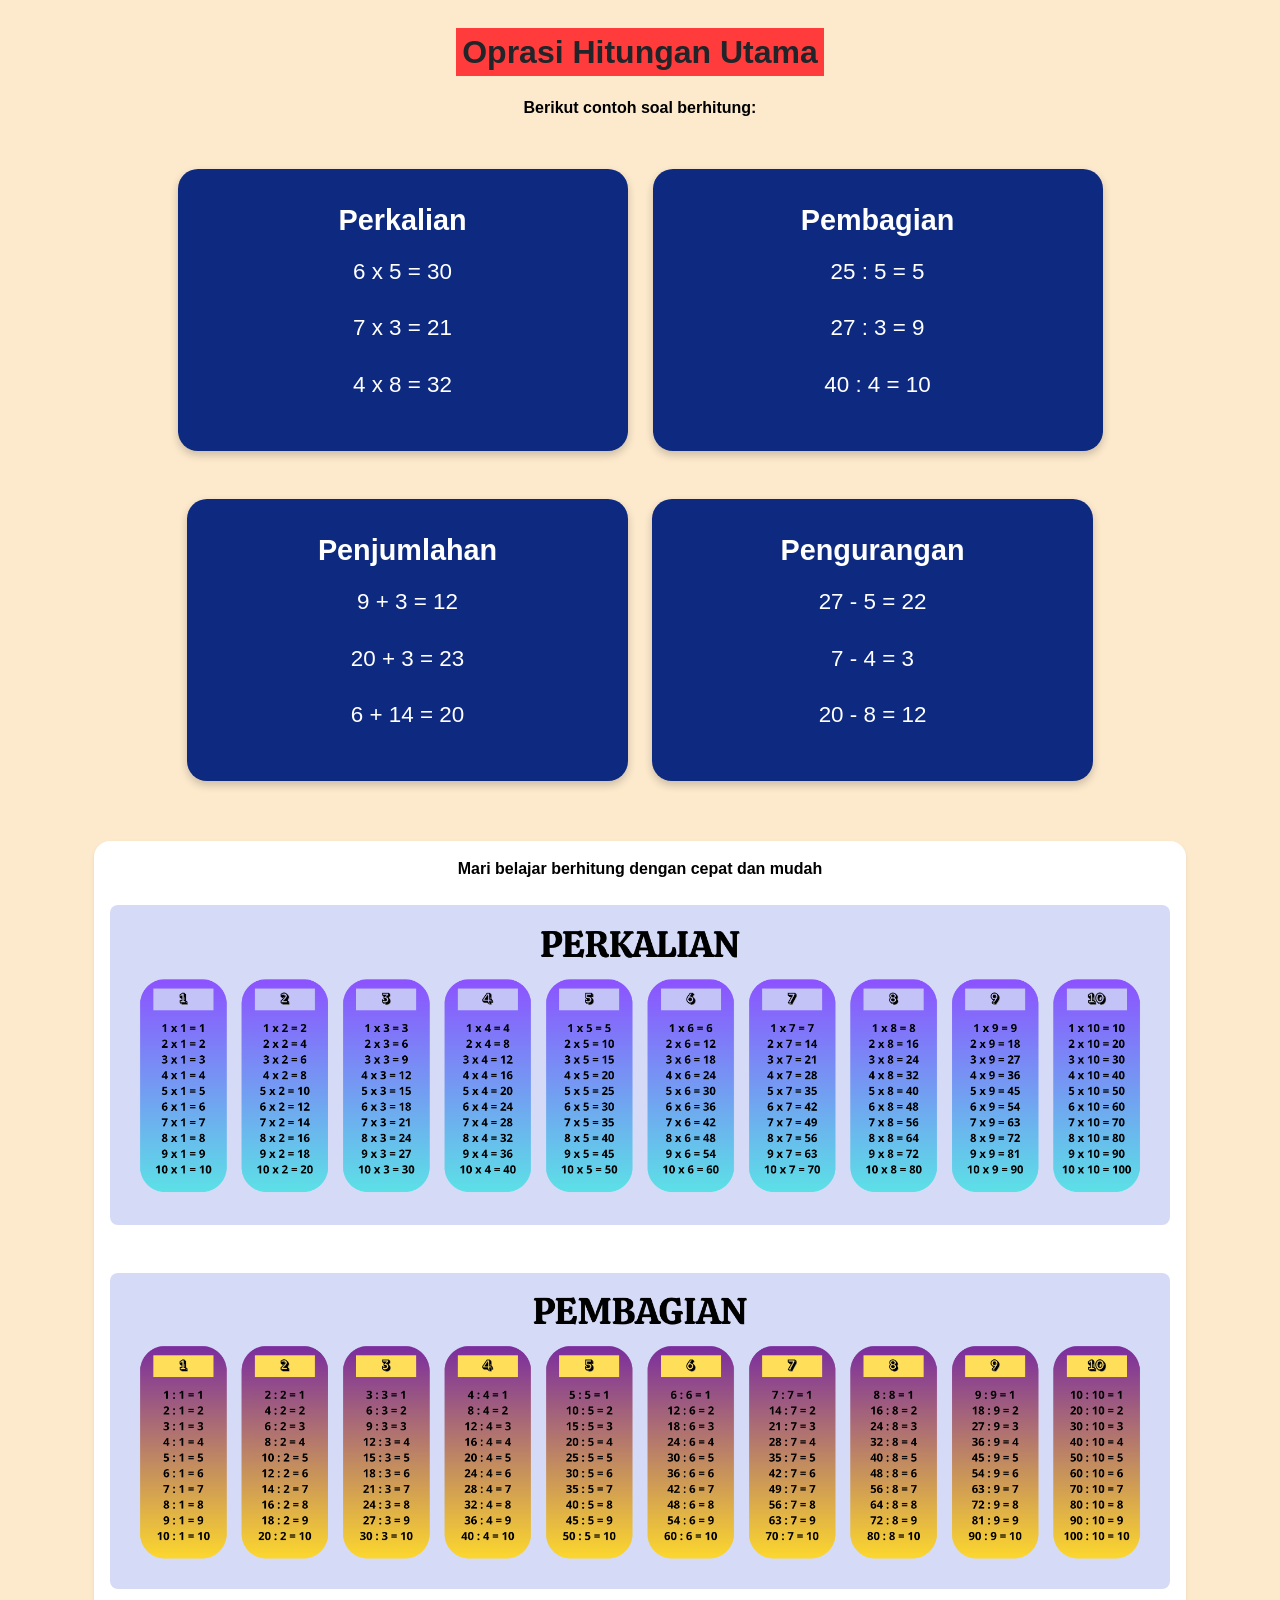
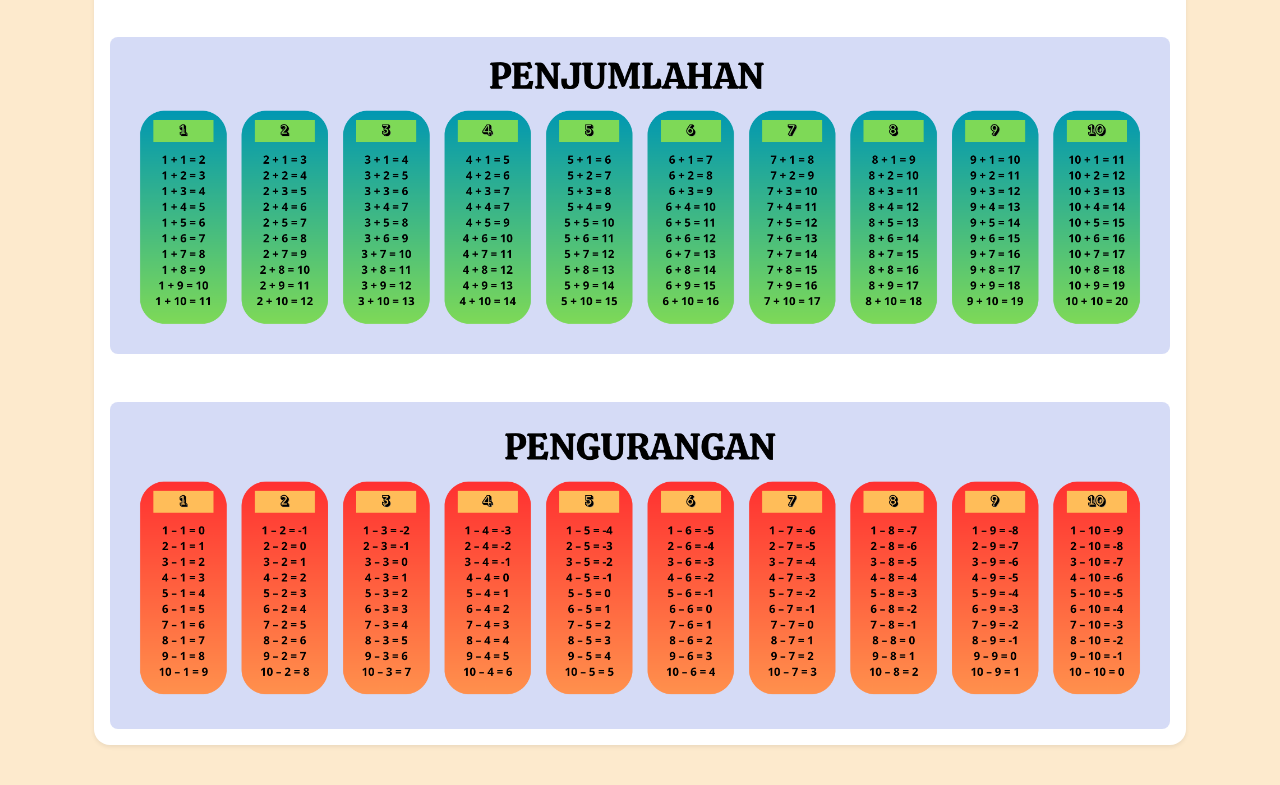
==== commit 9468aa26: "Add files via upload" ====
--- a/index.html
+++ b/index.html
@@ -1,103 +1,233 @@
-
-<html lang="id">
-<head>
-<meta charset="UTF-8" />
-<meta name="viewport" content="width=device-width, initial-scale=1.0" />
-<title>EduAnak — Platform Belajar Anak</title>
-<link rel="stylesheet" href="style.css" />
-</head>
-<body>
-
-<div class="bg-home"></div>
-<nav id="navbar">
-  <div  class="nav-brand">
-      <div class="nav-logo"><img src="stack-of-books.png" alt="EduAnak Logo"></div>
-    EduAnak
-  </div>
-  <ul class="nav-links" id="navlinks">
-    <li><a href="#hero">Home</a></li>
-    <li><a href="halaman_literasi/literasi.html">Literasi</a></li>
-    <li><a href="#kuis">Berhitung</a></li>
-    <li><a href="pendidikan_karakter/karakter.html">Karakter</a></li>
-  </ul>
-  <button class="burger" aria-label="Menu">
-    <span></span><span></span><span></span>
-  </button>
-</nav>
-
-<div class="hero-bg">
-<section id="hero">
-  <div class="hero-inner" >
-    <div class="hero-badge">🌎 PLATFORM BELAJAR EDUKASI ANAK ALL IN ONE</div>
-    <h1>Menjadi Generasi </h1><h1>
-      <em>Berkarakter dan Pandai Literasi</em><br />Mulai Hari Ini</h1>
-         <p>Pelajari Ilmu Akademik Dan Karakter Dengan Beberapa Metode Interaktif Dan Cerita Bergambar.</p>
-    <div class="hero-btns">
-            <a href="#materi" class="btn btn-white">Mulai Belajar →</a>
-            <div></div>
-         </div>
-  </div>
-</section>
-</div>
-<div class="container">
-<!-- ===== Pembukaan ===== -->
-<div Padding="20px" style="text-align:center;margin-bottom:100px">
-  <h1 style="color:#ede9fe">.</h1>
-</div>
- <div class="section" id="materi">
-  <div class="section-hd">
-    <h2>Topik Pembelajaran</h2>
-    <p>Pilih yang kamu suka</p>
-  </div>
-  <div class="topic-grid">
-    <a href="halaman_literasi/literasi.html">
-      <div class="topic-card">
-        <div class="tc-thumb" style="background:linear-gradient(135deg,#eff6ff,#bfdbfe)">📖</div>
-        <div class="tc-body"><span class="chip chip-blue">Materi 1</span><h3>LiterasiCeria</h3></div>
-      </div>
-    </a>
-    <a href="#blank">
-      <div class="topic-card">
-        <div class="tc-thumb" style="background:linear-gradient(135deg,#ede9fe,#c4b5fd)">🧮</div>
-        <div class="tc-body"><span class="chip chip-purple">Materi 2</span><h3>Berhitung</h3></div>
-      </div>
-    </a>
-    <a href="pendidikan_karakter/karakter.html">
-      <div class="topic-card">
-        <div class="tc-thumb" style="background:linear-gradient(135deg,#fef3c7,#fde68a)">🌈</div>
-        <div class="tc-body"><span class="chip chip-orange">Materi 3</span><h3>Karakter</h3></div>
-      </div>
-    </a>
-    
-  </div>
-
-  
- 
-<div class="section" id="jadwal">
-  <div class="section-hd">
-    <h2>Developer</h2>
-     </div>
-  <div class="tbl-wrap">
-    <table class="main-tbl">
-      <thead>
-        <tr>
-          <th>#</th><th>Nama</th><th>Kelas</th><th>Nim</th><th>Tugas</th>
-        </tr>
-      </thead>
-      <tbody>
-        <tr><td>1</td><td>Ananda Herni Khurnia</td><td>IF 208</td><td>250401010419</td><td>Materi Berhitung & Presentasi</td></tr>
-        <tr><td>2</td><td>Muhammad Ilham</td><td>IF 208</td><td>250401010398</td><td>Materi Karakter</td></tr>
-        <tr><td>3</td><td>Muhammad Nur</td><td>IF 208</td><td>250401010609</td><td>Landing Page</td></tr>
-        <tr><td>4</td><td>Reylucha Biel</td><td>IF 208</td><td>250401010551</td><td>Materi Literasi</td></tr>
-      </tbody>
-    </table>
-  </div>
-
-    <div class="list-wrap">
-    
-    </div>
-   
-    </div>
-</div>
-</body>
-</html>
+<!DOCTYPE html>
+<html lang="en">
+    
+    <head>
+        <meta charset="UTF-8">
+        <meta http-equiv="X-UA-Compatoble" content="IE-edge">
+        <meta name="viewport" content="width=device-width, initial-scale=1.0">
+
+        <title>Belajar Berhitung</title>
+
+        <!-- Bootstrap 5 -->
+        <link href="https://cdn.jsdelivr.net/npm/bootstrap@5.3.3/dist/css/bootstrap.min.css" rel="stylesheet">
+        <link rel="stylesheet" href="https://cdn.jsdelivr.com/npm/bootstrap-icons@1.11.3/font/bootstrap-icons.css">
+        <script src="https://cdn.jsdelivr.net/npm/bootstrap@5.3.3/dist/js/bootstrap.bundle.min.js" integrity="sha384-YvpcrYf0tY3lHB60NNkmXc5s9fDVZLESaAA55NDzOxhy9GkcIdslK1eN7N6jIeHz" crossorigin="anonymous"></script>
+        <link rel="stylesheet" href="stylee.css">
+    </head>
+
+    <body>
+    <section>
+    <!-- Logo -->
+    <header class="app-header py-3 px-4 mb-4 shadow-sm">
+        <div class="container-fluid d-flex justify-content-between align-items-center">
+        <div class="logo-box">
+            <div style="font-size: 0.8rem; letter-spacing: 2px;">✖️➗➕➖</div>
+            <div style="font-size: 1.1rem;">Mari Berhitung</div>
+        </div>
+        <div class="text-white fw-semibold fs-5"> Belajar Berhitung Menyenangkan 😋</div>
+        </div>
+    </header>
+    <!--Bagian Pertama-->
+    <!-- Deskripsi -->
+    <main class="container py-3">
+        <div class="text-center text-dark mx-auto mb-5" style="max-width: 800px;">
+         <p>Berhitung adalah salah satu keterampilan dalam kehidupan sehari-hari, <b>mulai dari perkalian, pembagian, penjumlahan dan juga pengurangan.</b> 
+            Dengan belajar berhitung bisa memudahkan aktivitas kita dalam berbagai hal seperti <mark style="background-color: rgb(239, 250, 85)">mengelola keuangan, berbelanja dan lain sebagainya</mark>
+        </p>
+        </div>
+
+    <!-- link youtobe -->
+    <div class="text-center mb-5">
+        <p><b>Ingin belajar berhitung lebih mudah? Tonton video panduan berikut:</p></b>
+        <a href="https://youtu.be/bUvaXbcqB6c?si=7uCouWubq3IFcrjv" target="_blank" class="btn btn-primary shadow-sm">
+            ▶ Tonton Video: Belajar Berhitung
+        </a>
+    </div>
+
+    <div class="row g-4 justify-content-center">
+    <!-- Satuan -->
+    <div class="col-md-6 col-lg-3">
+    <div class="number-card card-satuan">
+    <div class="card-title-custom">Satuan</div>
+    <div class="number-grid">
+        <span>1</span><span>2</span><span>3</span>
+        <span>4</span><span>5</span><span>6</span>
+        <span>7</span><span>8</span><span>9</span>
+    </div>
+    </div>
+    </div>
+
+    <!-- Puluhan -->
+    <div class="col-md-6 col-lg-3">
+    <div class="number-card card-puluhan">
+    <div class="card-title-custom">Puluhan</div>
+    <div class="number-grid">
+        <span>10</span><span>20</span><span>30</span>
+        <span>40</span><span>50</span><span>60</span>
+        <span>70</span><span>80</span><span>90</span>
+    </div>
+    </div>
+    </div>
+
+    <!-- Ratusan -->
+    <div class="col-md-6 col-lg-3">
+    <div class="number-card card-ratusan">
+    <div class="card-title-custom">Ratusan</div>
+    <div class="number-grid">
+        <span>100</span><span>200</span><span>300</span>
+        <span>400</span><span>500</span><span>600</span>
+        <span>700</span><span>800</span><span>900</span>
+    </div>
+    </div>
+    </div>
+
+    <!-- Ribuan -->
+    <div class="col-md-6 col-lg-3">
+    <div class="number-card card-ribuan">
+    <div class="card-title-custom">Ribuan</div>
+    <div class="number-grid">
+        <span>1000</span><span>2000</span><span>3000</span>
+        <span>4000</span><span>5000</span><span>6000</span>
+        <span>7000</span><span>8000</span><span>9000</span>
+    </div>
+    </div>
+    </div>
+    </div>
+    </main>
+    </section>
+
+    <!--Bagian Kedua-->
+    <section>
+    <main class="container py-3">
+    <!-- oprasi hitung -->
+    <section style="margin-top: 40px; margin-bottom: 50px;">
+        <h2 class="text-center fw-bold text-dark mb-3">
+            <mark style="background-color: #ffeb3b; color: #000; padding: 0 8px; border-radius: 5px;">Aturan Prioritas Operasi Hitung</mark>
+        </h2>
+        <p class="text-center fw-bold text-black mx-auto mb-5" style="max-width: 900px; line-height: 1.6;">
+            Jika dalam satu soal terdapat berbagai tanda operasi hitung, kita harus mengerjakannya dengan aturan prioritas berikut ini:
+        </p>
+            
+    <!-- Aturan Prioritas -->
+    <div class="row g-4 justify-content-center">
+    <!-- Prioritas 1: Kurung -->
+    <div class="col-md-6 col-lg-4">
+    <div class="card-aturan">
+        <div class="step-badge">1</div>
+        <div class="rule-title">Operasi dalam Kurung (...)</div>
+        <div class="rule-desc">Setiap operasi hitung yang berada di dalam tanda kurung wajib dikerjakan paling awal, tanpa terkecuali.</div>
+    </div>
+    </div>
+                
+    <!-- Prioritas 2: Kali dan Bagi -->
+    <div class="col-md-6 col-lg-4">
+    <div class="card-aturan">
+    <div class="step-badge">2</div>
+        <div class="rule-title">Kali (✖️) dan Bagi (➗)</div>
+        <div class="rule-desc"> Operasi perkalian dan pembagian memiliki tingkat kekuatan yang lebih tinggi, sehingga dikerjakan terlebih dahulu sebelum penjumlahan dan pengurangan.</div>
+    </div>
+    </div>
+
+    <!-- Prioritas 3: Tambah dan Kurang -->
+    <div class="col-md-6 col-lg-4">
+    <div class="card-aturan">
+    <div class="step-badge">3</div>
+        <div class="rule-title">Tambah (➕) dan Kurang (➖)</div>
+        <div class="rule-desc"> Operasi penjumlahan dan pengurangan dikerjakan setelahnya, dengan urutan pengerjaan dari sebelah kiri ke kanan.</div>
+    </div>
+    </div>
+
+    <!--gambar -->
+    <div class="container text-center my-4">
+    <div class="card shadow-sm p-3 border-0 bg-white rounded-4">
+        <p class="text-center fw-bold text-black mb-4">Berikut gambar urutan aturan oprasi berhitung</p>
+        <img src="Aturan Operasi Berhitung.png" alt="Aturan Operasi Berhitung" class="img-fluid rounded-3">
+    </div>
+    </div>
+    </section>
+
+    <!--bagian Ketiga-->
+    <!-- Bagian Operasi Hitungan Utama -->
+    <section style="margin-top: 90px; margin-bottom: 60px;">
+    <h2 class="text-center fw-bold text-white mb-4">
+        <mark style="background-color: #ff3b3b;">Oprasi Hitungan Utama</mark>
+    </h2>
+    <p class="text-center fw-bold text-black mx-auto mb-5" style="max-width: 1200px; line-height: 1.6;">Berikut contoh soal berhitung:</p>
+    
+    <!-- Perkalian -->
+    <div class="row g-4 justify-content-center mb-4">
+    <!-- Perkalian -->
+    <div class="col-md-6 col-lg-5">
+    <div class="card-operasi text-center">
+    <div class="op-title">Perkalian</div>
+    <div class="op-value" style="font-size: 1.4rem; line-height: 1.8;">
+        <p>6 x 5 = 30</p>
+        <p>7 x 3 = 21</p>
+        <p>4 x 8 = 32</p>
+    </div>
+    </div>
+    </div>
+        
+    <!-- Pembagian -->
+    <div class="col-md-6 col-lg-5">
+    <div class="card-operasi text-center">
+    <div class="op-title">Pembagian</div>
+    <div class="op-value" style="font-size: 1.4rem; line-height: 1.8;">
+        <p>25 : 5 = 5</p>
+        <p>27 : 3 = 9</p>
+        <p>40 : 4 = 10</p>
+    </div>
+    </div>
+    </div>
+
+    <!-- Penjumlahan -->
+    <div class="row g-4 justify-content-center">
+    <!-- Penjumlahan -->
+    <div class="col-md-6 col-lg-5">
+    <div class="card-operasi text-center">
+    <div class="op-title">Penjumlahan</div>
+    <div class="op-value" style="font-size: 1.4rem; line-height: 1.8;">
+        <p>9 + 3 = 12</p>
+        <p>20 + 3 = 23</p>
+        <p>6 + 14 = 20</p>
+    </div>
+    </div>
+    </div>
+
+    <!-- Pengurangan -->
+    <div class="col-md-6 col-lg-5">
+    <div class="card-operasi text-center">
+    <div class="op-title">Pengurangan</div>
+    <div class="op-value" style="font-size: 1.4rem; line-height: 1.8;">
+        <p>27 - 5 = 22</p>
+        <p>7 - 4 = 3</p>
+        <p>20 - 8 = 12</p>
+    </div>
+    </div>
+    </div>
+    </div>
+    </section>
+
+
+    <section>
+    <div class="container text-center my-4">
+    <div class="card shadow-sm p-3 border-0 bg-white rounded-4">
+        <p class="text-center fw-bold text-black mb-4">Mari belajar berhitung dengan cepat dan mudah</p>
+        <img src="Perkalian.png" alt="Aturan Operasi Berhitung" class="img-fluid rounded-3">
+        <div class="container text-center my-4"></div>
+        <img src="Pembagian.png" alt="Aturan Operasi Berhitung" class="img-fluid rounded-3">
+        <div class="container text-center my-4"></div>
+        <img src="Penjumlahan.png" alt="Aturan Operasi Berhitung" class="img-fluid rounded-3">
+        <div class="container text-center my-4"></div>
+        <img src="Pengurangan.png" alt="Aturan Operasi Berhitung" class="img-fluid rounded-3">
+    </div>
+    </div> 
+
+    </section>
+    </body>
+
+
+
+
+
+
--- a/stylee.css
+++ b/stylee.css
@@ -0,0 +1,105 @@
+/*bagian awal*/
+body {
+    background-color: #fdeacd;
+    font-family: 'Segoe UI', Tahoma, Geneva, Verdana, sans-serif;
+}
+
+.app-header {
+    background: linear-gradient(90deg, #0d0e15 0%, #29388c 100%);
+}
+
+.logo-box {
+    background-color: #b3b9ed;
+    border-radius: 12px;
+    padding: 8px 15px;
+    display: inline-block;
+    font-weight: bold;
+    color: #1a1a1a;
+}
+
+.number-card {
+    border-radius: 20px;
+    padding: 20px;
+    box-shadow: 0 4px 6px rgba(0,0,0,0.1);
+}
+
+.card-satuan { background-color: #ff5252; }
+.card-puluhan { background-color: #ffeb3b; }
+.card-ratusan { background-color: #00c853; }
+.card-ribuan { background-color: #2979ff; }
+
+.number-grid {
+    display: grid;
+    grid-template-columns: repeat(3, 1fr);
+    gap: 15px;
+    text-align: center;
+    font-size: 1.3rem;
+    font-weight: 600;
+    color: #1a1a1a;
+}
+
+.card-title-custom {
+    font-size: 1.6rem;
+    font-weight: bold;
+    text-align: center;
+    margin-bottom: 20px;
+}
+
+/*bagian Kedua*/
+.card-aturan {
+    background-color: #51f76c;
+    color: black;
+    padding: 25px;
+    border-radius: 20px;
+    box-shadow: 0 4px 8px rgba(0,0,0,0.2);
+    height: 100%;
+    transition: transform 0.2s;
+}
+
+.card-aturan:hover {
+    transform: translateY(-5px);
+}
+
+.step-badge {
+    background-color: #0d2a80;
+    color: #f7dd4e;
+    font-weight: bold;
+    width: 40px;
+    height: 40px;
+    display: flex;
+    align-items: center;
+    justify-content: center;
+    border-radius: 50%;
+    font-size: 1.2rem;
+    margin-bottom: 15px;
+}
+
+.rule-title {
+    font-size: 1.3rem;
+    font-weight: bold;
+    margin-bottom: 10px;
+}
+
+.rule-desc {
+    font-size: 1rem;
+    opacity: 0.9;
+    line-height: 1.5;
+}
+
+/*bagian Ketiga*/
+.card-operasi {
+    background-color: #0d2a80;
+    color: white;
+    padding: 30px;
+    border-radius: 20px;
+    box-shadow: 0 4px 8px rgba(0,0,0,0.2);
+    width: 100%;
+    max-width: 450px;
+    margin: 0 auto;
+}
+
+.op-title {
+    font-size: 1.8rem;
+    font-weight: bold;
+    margin-bottom: 10px;
+}
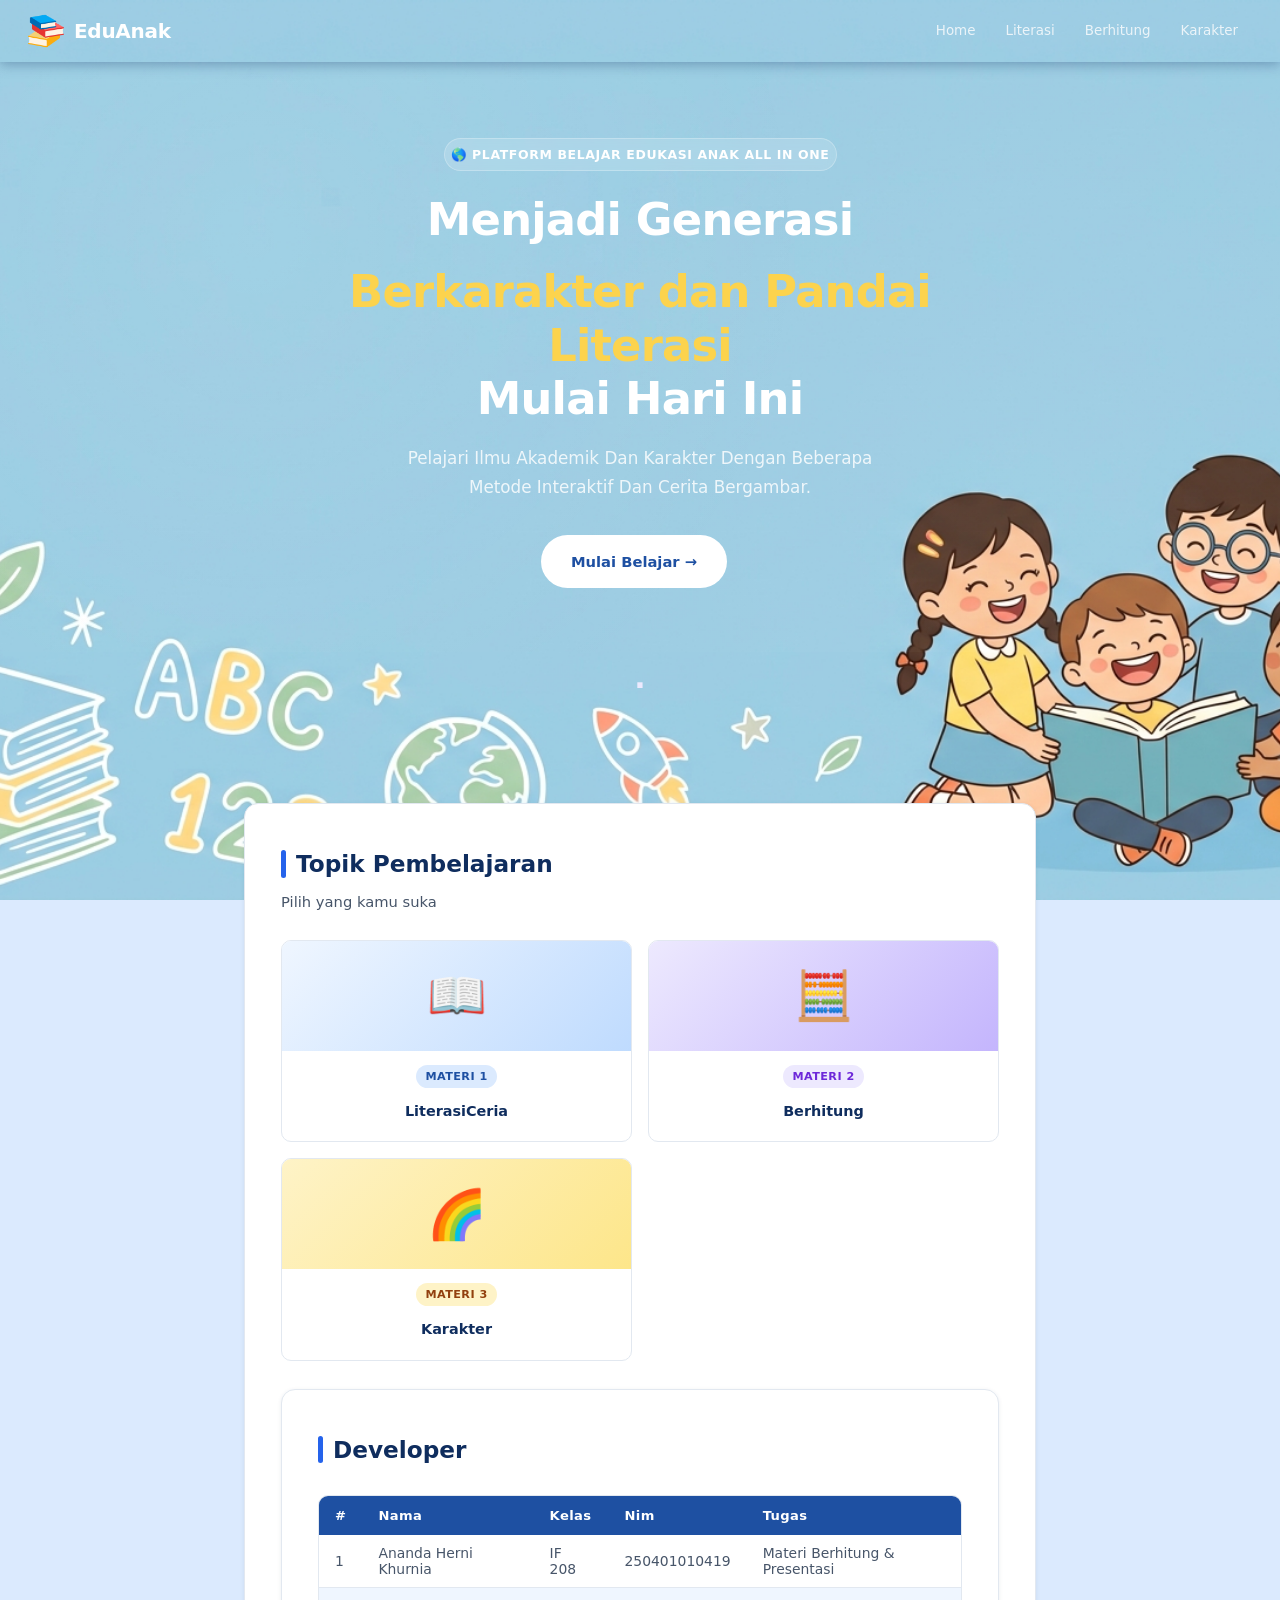
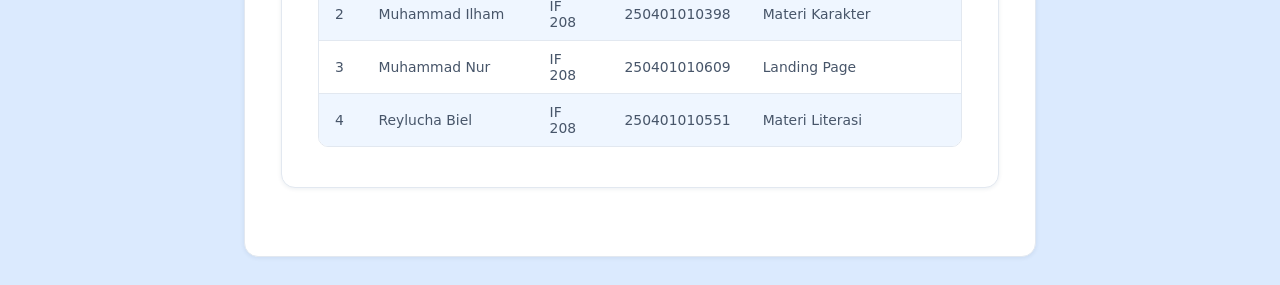
==== commit 2990d0d0: "Update index.html" ====
--- a/index.html
+++ b/index.html
@@ -1,233 +1,116 @@
-<!DOCTYPE html>
-<html lang="en">
+
+<html lang="id">
+<head>
+<meta charset="UTF-8" />
+<meta name="viewport" content="width=device-width, initial-scale=1.0" />
+<title>EduAnak — Platform Belajar Anak</title>
+<link rel="stylesheet" href="style.css" />
+</head>
+<body>
+
+<div class="bg-home"></div>
+<nav id="navbar">
+  <div  class="nav-brand">
+      <div class="nav-logo"><img src="stack-of-books.png" alt="EduAnak Logo"></div>
+    EduAnak
+  </div>
+  <ul class="nav-links" id="navlinks">
+    <li><a href="#hero">Home</a></li>
+    <li><a href="halaman_literasi/literasi.html">Literasi</a></li>
+    <li><a href="halaman_berhitung/berhitung.html">Berhitung</a></li>
+    <li><a href="pendidikan_karakter/karakter.html">Karakter</a></li>
+  </ul>
+  <button class="burger" aria-label="Menu">
+    <span></span><span></span><span></span>
+  </button>
+</nav>
+
+<div class="hero-bg">
+<section id="hero">
+  <div class="hero-inner" >
+    <div class="hero-badge">🌎 PLATFORM BELAJAR EDUKASI ANAK ALL IN ONE</div>
+    <h1>Menjadi Generasi </h1><h1>
+      <em>Berkarakter dan Pandai Literasi</em><br />Mulai Hari Ini</h1>
+         <p>Pelajari Ilmu Akademik Dan Karakter Dengan Beberapa Metode Interaktif Dan Cerita Bergambar.</p>
+    <div class="hero-btns">
+            <a href="#materi" class="btn btn-white">Mulai Belajar →</a>
+            <div></div>
+         </div>
+  </div>
+</section>
+</div>
+<div class="container">
+<!-- ===== Pembukaan ===== -->
+<div Padding="20px" style="text-align:center;margin-bottom:100px">
+  <h1 style="color:#ede9fe">.</h1>
+</div>
+ <div class="section" id="materi">
+  <div class="section-hd">
+    <h2>Topik Pembelajaran</h2>
+    <p>Pilih yang kamu suka</p>
+  </div>
+   
+ <div class="topic-grid">
+
+  <a href="halaman_literasi/literasi.html" style="text-decoration: none; color: inherit;">
+    <div class="topic-card">
+      <div class="tc-thumb" style="background:linear-gradient(135deg,#eff6ff,#bfdbfe)">📖</div>
+      <div class="tc-body">
+        <span class="chip chip-blue">Materi 1</span>
+        <h3>LiterasiCeria</h3>
+      </div>
+    </div>
+  </a>
+
+  <a href="halaman_berhitung/berhitung.html" style="text-decoration: none; color: inherit;">
+    <div class="topic-card">
+      <div class="tc-thumb" style="background:linear-gradient(135deg,#ede9fe,#c4b5fd)">🧮</div>
+      <div class="tc-body">
+        <span class="chip chip-purple">Materi 2</span>
+        <h3>Berhitung</h3>
+      </div>
+    </div>
+  </a>
+
+  <a href="pendidikan_karakter/karakter.html" style="text-decoration: none; color: inherit;">
+    <div class="topic-card">
+      <div class="tc-thumb" style="background:linear-gradient(135deg,#fef3c7,#fde68a)">🌈</div>
+      <div class="tc-body">
+        <span class="chip chip-orange">Materi 3</span>
+        <h3>Karakter</h3>
+      </div>
+    </div>
+  </a>
+
+</div>
+
+  
+ 
+<div class="section" id="jadwal">
+  <div class="section-hd">
+    <h2>Developer</h2>
+     </div>
+  <div class="tbl-wrap">
+    <table class="main-tbl">
+      <thead>
+        <tr>
+          <th>#</th><th>Nama</th><th>Kelas</th><th>Nim</th><th>Tugas</th>
+        </tr>
+      </thead>
+      <tbody>
+        <tr><td>1</td><td>Ananda Herni Khurnia</td><td>IF 208</td><td>250401010419</td><td>Materi Berhitung & Presentasi</td></tr>
+        <tr><td>2</td><td>Muhammad Ilham</td><td>IF 208</td><td>250401010398</td><td>Materi Karakter</td></tr>
+        <tr><td>3</td><td>Muhammad Nur</td><td>IF 208</td><td>250401010609</td><td>Landing Page</td></tr>
+        <tr><td>4</td><td>Reylucha Biel</td><td>IF 208</td><td>250401010551</td><td>Materi Literasi</td></tr>
+      </tbody>
+    </table>
+  </div>
+
+    <div class="list-wrap">
     
-    <head>
-        <meta charset="UTF-8">
-        <meta http-equiv="X-UA-Compatoble" content="IE-edge">
-        <meta name="viewport" content="width=device-width, initial-scale=1.0">
-
-        <title>Belajar Berhitung</title>
-
-        <!-- Bootstrap 5 -->
-        <link href="https://cdn.jsdelivr.net/npm/bootstrap@5.3.3/dist/css/bootstrap.min.css" rel="stylesheet">
-        <link rel="stylesheet" href="https://cdn.jsdelivr.com/npm/bootstrap-icons@1.11.3/font/bootstrap-icons.css">
-        <script src="https://cdn.jsdelivr.net/npm/bootstrap@5.3.3/dist/js/bootstrap.bundle.min.js" integrity="sha384-YvpcrYf0tY3lHB60NNkmXc5s9fDVZLESaAA55NDzOxhy9GkcIdslK1eN7N6jIeHz" crossorigin="anonymous"></script>
-        <link rel="stylesheet" href="stylee.css">
-    </head>
-
-    <body>
-    <section>
-    <!-- Logo -->
-    <header class="app-header py-3 px-4 mb-4 shadow-sm">
-        <div class="container-fluid d-flex justify-content-between align-items-center">
-        <div class="logo-box">
-            <div style="font-size: 0.8rem; letter-spacing: 2px;">✖️➗➕➖</div>
-            <div style="font-size: 1.1rem;">Mari Berhitung</div>
-        </div>
-        <div class="text-white fw-semibold fs-5"> Belajar Berhitung Menyenangkan 😋</div>
-        </div>
-    </header>
-    <!--Bagian Pertama-->
-    <!-- Deskripsi -->
-    <main class="container py-3">
-        <div class="text-center text-dark mx-auto mb-5" style="max-width: 800px;">
-         <p>Berhitung adalah salah satu keterampilan dalam kehidupan sehari-hari, <b>mulai dari perkalian, pembagian, penjumlahan dan juga pengurangan.</b> 
-            Dengan belajar berhitung bisa memudahkan aktivitas kita dalam berbagai hal seperti <mark style="background-color: rgb(239, 250, 85)">mengelola keuangan, berbelanja dan lain sebagainya</mark>
-        </p>
-        </div>
-
-    <!-- link youtobe -->
-    <div class="text-center mb-5">
-        <p><b>Ingin belajar berhitung lebih mudah? Tonton video panduan berikut:</p></b>
-        <a href="https://youtu.be/bUvaXbcqB6c?si=7uCouWubq3IFcrjv" target="_blank" class="btn btn-primary shadow-sm">
-            ▶ Tonton Video: Belajar Berhitung
-        </a>
     </div>
-
-    <div class="row g-4 justify-content-center">
-    <!-- Satuan -->
-    <div class="col-md-6 col-lg-3">
-    <div class="number-card card-satuan">
-    <div class="card-title-custom">Satuan</div>
-    <div class="number-grid">
-        <span>1</span><span>2</span><span>3</span>
-        <span>4</span><span>5</span><span>6</span>
-        <span>7</span><span>8</span><span>9</span>
+   
     </div>
-    </div>
-    </div>
-
-    <!-- Puluhan -->
-    <div class="col-md-6 col-lg-3">
-    <div class="number-card card-puluhan">
-    <div class="card-title-custom">Puluhan</div>
-    <div class="number-grid">
-        <span>10</span><span>20</span><span>30</span>
-        <span>40</span><span>50</span><span>60</span>
-        <span>70</span><span>80</span><span>90</span>
-    </div>
-    </div>
-    </div>
-
-    <!-- Ratusan -->
-    <div class="col-md-6 col-lg-3">
-    <div class="number-card card-ratusan">
-    <div class="card-title-custom">Ratusan</div>
-    <div class="number-grid">
-        <span>100</span><span>200</span><span>300</span>
-        <span>400</span><span>500</span><span>600</span>
-        <span>700</span><span>800</span><span>900</span>
-    </div>
-    </div>
-    </div>
-
-    <!-- Ribuan -->
-    <div class="col-md-6 col-lg-3">
-    <div class="number-card card-ribuan">
-    <div class="card-title-custom">Ribuan</div>
-    <div class="number-grid">
-        <span>1000</span><span>2000</span><span>3000</span>
-        <span>4000</span><span>5000</span><span>6000</span>
-        <span>7000</span><span>8000</span><span>9000</span>
-    </div>
-    </div>
-    </div>
-    </div>
-    </main>
-    </section>
-
-    <!--Bagian Kedua-->
-    <section>
-    <main class="container py-3">
-    <!-- oprasi hitung -->
-    <section style="margin-top: 40px; margin-bottom: 50px;">
-        <h2 class="text-center fw-bold text-dark mb-3">
-            <mark style="background-color: #ffeb3b; color: #000; padding: 0 8px; border-radius: 5px;">Aturan Prioritas Operasi Hitung</mark>
-        </h2>
-        <p class="text-center fw-bold text-black mx-auto mb-5" style="max-width: 900px; line-height: 1.6;">
-            Jika dalam satu soal terdapat berbagai tanda operasi hitung, kita harus mengerjakannya dengan aturan prioritas berikut ini:
-        </p>
-            
-    <!-- Aturan Prioritas -->
-    <div class="row g-4 justify-content-center">
-    <!-- Prioritas 1: Kurung -->
-    <div class="col-md-6 col-lg-4">
-    <div class="card-aturan">
-        <div class="step-badge">1</div>
-        <div class="rule-title">Operasi dalam Kurung (...)</div>
-        <div class="rule-desc">Setiap operasi hitung yang berada di dalam tanda kurung wajib dikerjakan paling awal, tanpa terkecuali.</div>
-    </div>
-    </div>
-                
-    <!-- Prioritas 2: Kali dan Bagi -->
-    <div class="col-md-6 col-lg-4">
-    <div class="card-aturan">
-    <div class="step-badge">2</div>
-        <div class="rule-title">Kali (✖️) dan Bagi (➗)</div>
-        <div class="rule-desc"> Operasi perkalian dan pembagian memiliki tingkat kekuatan yang lebih tinggi, sehingga dikerjakan terlebih dahulu sebelum penjumlahan dan pengurangan.</div>
-    </div>
-    </div>
-
-    <!-- Prioritas 3: Tambah dan Kurang -->
-    <div class="col-md-6 col-lg-4">
-    <div class="card-aturan">
-    <div class="step-badge">3</div>
-        <div class="rule-title">Tambah (➕) dan Kurang (➖)</div>
-        <div class="rule-desc"> Operasi penjumlahan dan pengurangan dikerjakan setelahnya, dengan urutan pengerjaan dari sebelah kiri ke kanan.</div>
-    </div>
-    </div>
-
-    <!--gambar -->
-    <div class="container text-center my-4">
-    <div class="card shadow-sm p-3 border-0 bg-white rounded-4">
-        <p class="text-center fw-bold text-black mb-4">Berikut gambar urutan aturan oprasi berhitung</p>
-        <img src="Aturan Operasi Berhitung.png" alt="Aturan Operasi Berhitung" class="img-fluid rounded-3">
-    </div>
-    </div>
-    </section>
-
-    <!--bagian Ketiga-->
-    <!-- Bagian Operasi Hitungan Utama -->
-    <section style="margin-top: 90px; margin-bottom: 60px;">
-    <h2 class="text-center fw-bold text-white mb-4">
-        <mark style="background-color: #ff3b3b;">Oprasi Hitungan Utama</mark>
-    </h2>
-    <p class="text-center fw-bold text-black mx-auto mb-5" style="max-width: 1200px; line-height: 1.6;">Berikut contoh soal berhitung:</p>
-    
-    <!-- Perkalian -->
-    <div class="row g-4 justify-content-center mb-4">
-    <!-- Perkalian -->
-    <div class="col-md-6 col-lg-5">
-    <div class="card-operasi text-center">
-    <div class="op-title">Perkalian</div>
-    <div class="op-value" style="font-size: 1.4rem; line-height: 1.8;">
-        <p>6 x 5 = 30</p>
-        <p>7 x 3 = 21</p>
-        <p>4 x 8 = 32</p>
-    </div>
-    </div>
-    </div>
-        
-    <!-- Pembagian -->
-    <div class="col-md-6 col-lg-5">
-    <div class="card-operasi text-center">
-    <div class="op-title">Pembagian</div>
-    <div class="op-value" style="font-size: 1.4rem; line-height: 1.8;">
-        <p>25 : 5 = 5</p>
-        <p>27 : 3 = 9</p>
-        <p>40 : 4 = 10</p>
-    </div>
-    </div>
-    </div>
-
-    <!-- Penjumlahan -->
-    <div class="row g-4 justify-content-center">
-    <!-- Penjumlahan -->
-    <div class="col-md-6 col-lg-5">
-    <div class="card-operasi text-center">
-    <div class="op-title">Penjumlahan</div>
-    <div class="op-value" style="font-size: 1.4rem; line-height: 1.8;">
-        <p>9 + 3 = 12</p>
-        <p>20 + 3 = 23</p>
-        <p>6 + 14 = 20</p>
-    </div>
-    </div>
-    </div>
-
-    <!-- Pengurangan -->
-    <div class="col-md-6 col-lg-5">
-    <div class="card-operasi text-center">
-    <div class="op-title">Pengurangan</div>
-    <div class="op-value" style="font-size: 1.4rem; line-height: 1.8;">
-        <p>27 - 5 = 22</p>
-        <p>7 - 4 = 3</p>
-        <p>20 - 8 = 12</p>
-    </div>
-    </div>
-    </div>
-    </div>
-    </section>
-
-
-    <section>
-    <div class="container text-center my-4">
-    <div class="card shadow-sm p-3 border-0 bg-white rounded-4">
-        <p class="text-center fw-bold text-black mb-4">Mari belajar berhitung dengan cepat dan mudah</p>
-        <img src="Perkalian.png" alt="Aturan Operasi Berhitung" class="img-fluid rounded-3">
-        <div class="container text-center my-4"></div>
-        <img src="Pembagian.png" alt="Aturan Operasi Berhitung" class="img-fluid rounded-3">
-        <div class="container text-center my-4"></div>
-        <img src="Penjumlahan.png" alt="Aturan Operasi Berhitung" class="img-fluid rounded-3">
-        <div class="container text-center my-4"></div>
-        <img src="Pengurangan.png" alt="Aturan Operasi Berhitung" class="img-fluid rounded-3">
-    </div>
-    </div> 
-
-    </section>
-    </body>
-
-
-
-
-
-
+</div>
+</body>
+</html>
--- a/style.css
+++ b/style.css
@@ -0,0 +1,784 @@
+/* ===== ROOT & RESET ===== */
+*, *::before, *::after { box-sizing: border-box; margin: 0; padding: 0; }
+:root {
+  --blue-900: #0f2d5e;
+  --blue-800: #1a3d7c;
+  --blue-700: #1e50a2;
+  --blue-600: #2563eb;
+  --blue-500: #3b82f6;
+  --blue-400: #60a5fa;
+  --blue-200: #bfdbfe;
+  --blue-100: #dbeafe;
+  --blue-50:  #eff6ff;
+  --white:    #ffffff;
+  --off-white:#f8fafd;
+  --gray-100: #f1f5f9;
+  --gray-200: #e2e8f0;
+  --gray-400: #94a3b8;
+  --gray-600: #475569;
+  --gray-800: #1e293b;
+  --success:  #15803d;
+  --success-bg:#dcfce7;
+  --danger:   #b91c1c;
+  --danger-bg:#fee2e2;
+  --warn:     #92400e;
+  --warn-bg:  #fef3c7;
+  --radius:   10px;
+  --radius-sm:6px;
+  --font: -apple-system,"Segoe UI",system-ui,Arial,sans-serif;
+  --mono: "Cascadia Code","Fira Code","Courier New",monospace;
+  --shadow-sm: 0 1px 4px rgba(15,45,94,.08);
+  --shadow:    0 4px 16px rgba(15,45,94,.12);
+}
+html { scroll-behavior: smooth; }
+body {
+  font-family: var(--font);
+  font-size: 15px;
+  line-height: 1.7;
+  color: var(--gray-800);
+  background: var(--blue-100);
+}
+a { color: var(--blue-600); text-decoration: none; }
+a:hover { text-decoration: underline; }
+img { max-width: 100%; display: block; }
+
+/* ===== NAVBAR ===== */
+#navbar {
+  position: sticky; top: 0; z-index: 300;
+  background: transparent;
+  display: flex; align-items: center; justify-content: space-between;
+  padding: 0 28px; height: 62px;
+  box-shadow: 0 2px 12px rgba(15,45,94,.35);
+  transition: background .3s, box-shadow .3s;
+}
+#navbar .scrolled { background: var(--gray-100); transition: background .3s; }
+#navbar .scrolled a { color: var(--blue-600); }
+.bg-home { background-image: url('Gemini_BGS.png'); background-size: cover; background-position: center; position: absolute; inset: 0; z-index: -1; }
+.nav-brand {
+  display: flex; align-items: center; gap: 10px;
+  font-size: 1.25rem; font-weight: 800; color: var(--white);
+  letter-spacing: -0.3px; text-decoration: none;
+}
+.nav-logo {
+  width: 36px; height: 36px; 
+  display: flex; align-items: center; justify-content: center;
+  font-size: 1.1rem; font-weight: 900; color: #fff;
+  }
+.nav-brand em { color: #fcd34d; font-style: normal; }
+.nav-links { display: flex; list-style: none; gap: 2px; }
+.nav-links a {
+  display: block; padding: 6px 14px;
+  font-size: 0.84rem; font-weight: 500; color: rgba(255, 254, 254, 0.8);
+  border-radius: 99px; transition: background .15s, color .15s;
+}
+.nav-links a:hover { background: rgba(255,255,255,.12); color: #fff; text-decoration: none; }
+.nav-links a.active { background: rgba(255,255,255,.18); color: #fff; }
+.nav-cta {
+  background: var(--blue-500) !important; color: #fff !important;
+  font-weight: 700 !important;
+}
+.nav-cta:hover { background: var(--blue-400) !important; }
+.burger { display: none; flex-direction: column; gap: 5px; background: none; border: none; cursor: pointer; padding: 6px; }
+.burger span { display: block; width: 22px; height: 2px; background: #fff; border-radius: 2px; transition: all .3s; }
+
+/* ===== HERO ===== */
+#hero {
+  background: transparent;
+  padding: 76px 24px 64px;
+  text-align: center; position: relative; overflow: hidden;
+  }
+#hero::before {
+  content: '';
+  position: absolute; inset: 0;
+  background-image:
+    radial-gradient(circle at 20% 30%, rgba(255,255,255,.06) 0%, transparent 50%),
+    radial-gradient(circle at 80% 70%, rgba(255,255,255,.04) 0%, transparent 50%);
+}
+
+.hero-inner { position: relative; z-index: 1;padding: 0px 12px; max-width: 720px; margin: 0 auto; }
+.hero-badge {
+  display: inline-flex; align-items: center; gap: 6px;
+  background: rgba(255,255,255,.15); border: 1px solid rgba(255,255,255,.25);
+  border-radius: 99px; padding: 5px 6px;
+  font-size: 0.78rem; font-weight: 600; color: #fff;
+  letter-spacing: 0.05em; margin-bottom: 22px;
+  backdrop-filter: blur(6px);
+}
+#hero h1 {
+  font-size: 2.8rem; font-weight: 900; color: #fff;
+  max-width: 700px; margin: 0 auto 18px;
+  letter-spacing: -0.8px; line-height: 1.2;
+}
+#hero h1 em { color: #fcd34d; font-style: normal; }
+#hero p {
+  color: rgba(255,255,255,.82); max-width: 520px;
+  margin: 0 auto 34px; font-size: 1.05rem;
+}
+.hero-btns { display: flex; gap: 12px; justify-content: center; flex-wrap: wrap; }
+.btn {
+  display: inline-block; padding: 12px 28px; border-radius: 99px;
+  font-size: 0.92rem; font-weight: 700; cursor: pointer;
+  border: 2px solid transparent; transition: all .2s;
+  font-family: var(--font); text-decoration: none;
+}
+
+
+
+.btn:hover { text-decoration: none; }
+.btn-white   { background: #fff; color: var(--blue-700); }
+.btn-white:hover { background: var(--blue-100); }
+.btn-blue    { background: var(--blue-600); color: #fff; }
+.btn-blue:hover { background: var(--blue-700); }
+.btn-outline { background: transparent; color: var(--blue-600); border-color: var(--blue-600); }
+.btn-outline:hover { background: var(--blue-600); color: #fff; }
+.btn-sm { padding: 8px 20px; font-size: 0.82rem; }
+.btn-success { background: var(--success); color: #fff; border-color: var(--success); }
+
+
+/* ===== STATS ===== */
+.stats-strip {
+  display: grid; grid-template-columns: repeat(4,1fr);
+  background: var(--white); border-bottom: 1px solid var(--gray-200);
+  box-shadow: var(--shadow-sm);
+}
+.stat { padding: 22px 16px; text-align: center; border-right: 1px solid var(--gray-200); }
+.stat:last-child { border-right: none; }
+.stat-n { font-size: 1.9rem; font-weight: 900; color: var(--blue-600); line-height: 1; }
+.stat-l { font-size: 0.79rem; color: var(--gray-600); margin-top: 3px; }
+
+/* ===== LAYOUT ===== */
+.container { max-width: 840px; margin: 0 auto; padding: 0 24px; }
+.section {
+  background: var(--white); margin: 28px 0;
+  border-radius: 14px; border: 1px solid var(--gray-200);
+  padding: 40px 36px; box-shadow: var(--shadow-sm);
+}
+.section-hd { margin-bottom: 26px; } 
+.section-hd h2 {
+  font-size: 1.45rem; font-weight: 800;
+  display: flex; align-items: center; gap: 10px; color: var(--blue-900);
+}
+.section-hd h2::before {
+  content: ''; display: inline-block; width: 5px; height: 1.2em;
+  background: var(--blue-600); border-radius: 3px; flex-shrink: 0;
+}
+.section-hd p { color: var(--gray-600); font-size: 0.92rem; margin-top: 5px; margin-bottom: 0; }
+
+/* ===== TYPOGRAPHY DEMO ===== */
+.hbox {
+  background: var(--blue-50); border: 1px solid var(--blue-100);
+  border-radius: var(--radius); padding: 22px 24px; margin-top: 16px;
+}
+.hbox h1 { font-size: 2rem; color: var(--blue-900); margin-bottom: 4px; }
+.hbox h2 { font-size: 1.6rem; color: var(--blue-800); margin-bottom: 4px; }
+.hbox h3 { font-size: 1.3rem; color: var(--blue-700); margin-bottom: 4px; }
+.hbox h4 { font-size: 1.05rem; color: var(--blue-600); margin-bottom: 4px; }
+.hbox h5 { font-size: 0.9rem; color: var(--blue-600); margin-bottom: 4px; }
+.hbox h6 { font-size: 0.78rem; color: var(--gray-600); margin-bottom: 0; }
+.hbox hr { border: none; border-top: 1px solid var(--blue-200); margin: 14px 0; }
+.fmt-grid {
+  display: grid; grid-template-columns: repeat(auto-fill, minmax(160px,1fr));
+  gap: 8px; margin-top: 10px;
+}
+.fmt-item {
+  background: var(--white); border: 1px solid var(--gray-200);
+  border-radius: var(--radius-sm); padding: 8px 12px;
+  font-size: 0.84rem; display: flex; flex-direction: column; gap: 3px;
+}
+.fmt-item .tag { font-size: 0.68rem; color: var(--gray-400); font-family: var(--mono); }
+.blockquote-demo {
+  border-left: 4px solid var(--blue-500); padding: 12px 18px;
+  background: var(--blue-50); border-radius: 0 var(--radius-sm) var(--radius-sm) 0;
+  font-size: 0.9rem; color: var(--blue-800); margin-top: 14px;
+}
+.code-block {
+  background: #0f172a; color: #e2e8f0; padding: 16px 18px;
+  border-radius: var(--radius); font-family: var(--mono);
+  font-size: 0.82rem; line-height: 1.7; overflow-x: auto;
+  margin-top: 14px; border: 1px solid rgba(255,255,255,.06);
+}
+
+/* ===== TOPIC CARDS ===== */
+.topic-grid { display: grid; grid-template-columns: repeat(auto-fill, minmax(230px,1fr)); gap: 16px; position: relative; }
+.topic-card {
+  border: 1.5px solid var(--gray-200); border-radius: var(--radius);
+  overflow: hidden; background: var(--white);
+  transition: border-color .2s, transform .2s, box-shadow .2s; cursor: pointer;
+}
+.topic-card:hover { border-color: var(--blue-500); transform: translateY(-3px); box-shadow: var(--shadow); }
+.tc-thumb {
+  height: 110px; display: flex; align-items: center; justify-content: center;
+  font-size: 3rem;
+}
+.tc-body { padding: 14px 16px; align-items: center; display: flex; flex-direction: column; gap: 4px; }
+.tc-foot {
+  padding: 9px 16px; align-items: center; display: flex; justify-content: space-between;}
+
+.chip {
+  display: inline-block; font-size: 0.7rem; font-weight: 700;
+  padding: 2px 9px; border-radius: 99px; margin-bottom: 7px;
+  letter-spacing: .04em; text-transform: uppercase;
+}
+.chip-blue   { background: var(--blue-100); color: var(--blue-700); }
+.chip-purple { background: #ede9fe; color: #6d28d9; }
+.chip-green  { background: var(--success-bg); color: var(--success); }
+.chip-orange { background: var(--warn-bg); color: var(--warn); }
+.chip-red    { background: var(--danger-bg); color: var(--danger); }
+.tc-body h3 { font-size: 0.9rem; font-weight: 700; margin-bottom: 4px; color: var(--blue-900); }
+.tc-body p  { font-size: 0.8rem; color: var(--gray-600); margin: 0; }
+.tc-foot {
+  padding: 9px 16px; border-top: 1px solid var(--gray-200);
+  display: flex; justify-content: space-between; align-items: center;
+}
+.tc-foot span { font-size: 0.76rem; color: var(--gray-600); }
+.prog-bar-wrap { height: 5px; background: var(--gray-200); border-radius: 99px; overflow: hidden; margin: 3px 0; width: 80px; }
+.prog-bar-fill { height: 100%; background: var(--blue-500); border-radius: 99px; }
+
+/* ===== LINKS ===== */
+.link-grid { display: flex; flex-wrap: wrap; gap: 10px 20px; align-items: center; }
+.link-grid a { font-size: 0.88rem; }
+.lk-int  { color: var(--blue-600); }
+.lk-ext  { color: #7c3aed; }
+.lk-mail { color: var(--warn); }
+.lk-tel  { color: var(--success); }
+.lk-btn  {
+  display: inline-block; padding: 7px 18px; border-radius: 99px;
+  background: var(--blue-600); color: #fff !important; font-weight: 700;
+  font-size: 0.82rem; text-decoration: none !important;
+}
+.lk-btn:hover { background: var(--blue-700) !important; }
+.lk-dl {
+  display: inline-block; padding: 7px 14px; border-radius: var(--radius-sm);
+  border: 1.5px solid var(--gray-200); background: var(--gray-100);
+  color: var(--gray-800) !important; font-size: 0.82rem; text-decoration: none !important;
+}
+
+/* ===== IMAGE GALLERY ===== */
+.img-gallery { display: grid; grid-template-columns: repeat(3,1fr); gap: 14px; }
+.img-fig { margin: 0; }
+.img-thumb {
+  height: 120px; border-radius: var(--radius-sm);
+  display: flex; align-items: center; justify-content: center;
+  font-size: 3rem; border: 1px solid var(--gray-200);
+}
+figcaption { font-size: 0.75rem; color: var(--gray-600); text-align: center; margin-top: 6px; }
+.img-attr-box {
+  background: var(--blue-50); border: 1px solid var(--blue-100);
+  border-radius: var(--radius); padding: 14px 18px; margin-top: 18px;
+}
+.img-attr-box p { font-size: 0.82rem; font-weight: 700; color: var(--blue-800); margin-bottom: 8px; }
+.attr-row { display: flex; gap: 0; flex-wrap: wrap; }
+.attr-item {
+  flex: 1; min-width: 160px; padding: 8px 12px;
+  border-right: 1px solid var(--blue-200); font-size: 0.8rem;
+}
+.attr-item:last-child { border-right: none; }
+.attr-item strong { display: block; color: var(--blue-700); font-family: var(--mono); font-size: 0.78rem; }
+.attr-item span { color: var(--gray-600); }
+
+/* ===== TABLE ===== */
+.tbl-wrap { border: 1px solid var(--gray-200); border-radius: var(--radius); overflow: hidden; overflow-x: auto; }
+table.main-tbl { width: 100%; border-collapse: collapse; font-size: 0.87rem; }
+table.main-tbl thead { background: var(--blue-700); }
+table.main-tbl th { padding: 12px 16px; text-align: left; font-weight: 700; color: #fff; font-size: 0.82rem; letter-spacing: .03em; }
+table.main-tbl td { padding: 10px 16px; border-bottom: 1px solid var(--gray-200); color: var(--gray-600); }
+table.main-tbl tbody tr:last-child td { border-bottom: none; }
+table.main-tbl tbody tr:nth-child(even) { background: var(--blue-50); }
+table.main-tbl tbody tr:hover { background: var(--blue-100); }
+.badge { display: inline-block; padding: 2px 9px; border-radius: 99px; font-size: 0.72rem; font-weight: 700; }
+.b-green  { background: var(--success-bg); color: var(--success); }
+.b-blue   { background: var(--blue-100); color: var(--blue-700); }
+.b-orange { background: var(--warn-bg); color: var(--warn); }
+.b-red    { background: var(--danger-bg); color: var(--danger); }
+
+/* ===== LISTS ===== */
+.list-wrap { display: grid; grid-template-columns: 1fr 1fr; gap: 16px; }
+.list-box {
+  background: var(--blue-50); border: 1px solid var(--blue-100);
+  border-radius: var(--radius); padding: 18px 20px;
+}
+.list-box h4 { font-size: 0.88rem; font-weight: 700; color: var(--blue-800); margin-bottom: 12px; display: flex; align-items: center; gap: 6px; }
+.list-box ul, .list-box ol { padding-left: 20px; }
+.list-box li { font-size: 0.87rem; color: var(--gray-600); margin-bottom: 6px; }
+.list-box li::marker { color: var(--blue-500); }
+.dl-full { grid-column: 1/-1; }
+dl dt { font-weight: 700; font-size: 0.88rem; color: var(--blue-800); margin-top: 8px; }
+dl dd { margin-left: 16px; font-size: 0.84rem; color: var(--gray-600); }
+
+/* ===== MEDIA ===== */
+.media-grid { display: grid; grid-template-columns: 1fr 1fr; gap: 20px; }
+.media-card {
+  background: var(--white); border: 1.5px solid var(--gray-200);
+  border-radius: var(--radius); overflow: hidden;
+}
+.mc-hd { padding: 14px 16px 0; }
+.mc-hd h4 { font-size: 0.88rem; font-weight: 700; color: var(--blue-800); display: flex; align-items: center; gap: 7px; }
+.mc-hd p { font-size: 0.76rem; color: var(--gray-600); margin: 4px 0 10px; }
+.mc-body video, .mc-body audio { width: 100%; display: block; }
+.audio-cover {
+  background: linear-gradient(135deg, var(--blue-800), var(--blue-600));
+  padding: 22px 16px; display: flex; flex-direction: column;
+  align-items: center; gap: 8px; text-align: center;
+}
+.audio-cover .ac-icon { font-size: 2.4rem; }
+.audio-cover .ac-title { color: #fff; font-size: 0.88rem; font-weight: 700; }
+.audio-cover .ac-sub { color: rgba(255,255,255,.65); font-size: 0.76rem; }
+.mc-ft { padding: 8px 16px 12px; font-size: 0.73rem; color: var(--gray-400); border-top: 1px solid var(--gray-200); }
+
+/* ===== INTERACTIVE: LIVE CODE ===== */
+.live-editor {
+  display: grid; grid-template-columns: 1fr 1fr; gap: 0;
+  border: 1.5px solid var(--gray-200); border-radius: var(--radius);
+  overflow: hidden; height: 240px;
+}
+.le-pane { display: flex; flex-direction: column; }
+.le-bar {
+  background: var(--blue-800); padding: 8px 14px;
+  font-size: 0.75rem; font-weight: 600; color: rgba(255,255,255,.8);
+  display: flex; justify-content: space-between; align-items: center;
+}
+.le-bar button {
+  background: var(--blue-500); color: #fff; border: none; border-radius: 4px;
+  padding: 3px 10px; font-size: 0.72rem; cursor: pointer; font-weight: 600;
+}
+.le-bar button:hover { background: var(--blue-400); }
+.le-textarea {
+  flex: 1; resize: none; border: none; outline: none;
+  font-family: var(--mono); font-size: 0.82rem; padding: 14px 16px;
+  background: #0f172a; color: #e2e8f0; line-height: 1.65;
+  border-right: 1px solid var(--gray-200);
+}
+#live-preview {
+  flex: 1; border: none; background: #fff;
+  overflow: auto; padding: 14px 16px;
+  font-size: 0.88rem; line-height: 1.6;
+}
+
+/* ===== QUIZ ===== */
+.quiz-wrap {
+  background: var(--blue-50); border: 1.5px solid var(--blue-100);
+  border-radius: var(--radius); padding: 26px;
+}
+.qz-top { display: flex; justify-content: space-between; align-items: center; margin-bottom: 14px; }
+.qz-counter { font-size: 0.8rem; color: var(--gray-600); font-weight: 600; }
+.qz-score { font-size: 0.8rem; font-weight: 800; color: var(--blue-600); }
+.qprog { height: 5px; background: var(--blue-200); border-radius: 99px; overflow: hidden; margin-bottom: 20px; }
+.qprog-fill { height: 100%; background: var(--blue-600); border-radius: 99px; transition: width .4s ease; }
+#qtext { font-size: 0.95rem; font-weight: 700; color: var(--blue-900); margin-bottom: 16px; }
+.qopts { display: flex; flex-direction: column; gap: 9px; }
+.qopt {
+  display: flex; align-items: center; gap: 11px;
+  padding: 11px 14px; border: 1.5px solid var(--blue-200);
+  border-radius: var(--radius-sm); cursor: pointer;
+  font-size: 0.88rem; background: var(--white);
+  transition: all .15s; user-select: none; color: var(--gray-800);
+}
+.qopt:hover:not(.locked) { border-color: var(--blue-500); background: var(--blue-50); }
+.qopt.correct { border-color: var(--success) !important; background: var(--success-bg) !important; color: var(--success); font-weight: 600; }
+.qopt.wrong   { border-color: var(--danger) !important; background: var(--danger-bg) !important; color: var(--danger); }
+.qopt.locked  { pointer-events: none; }
+.q-circle {
+  width: 26px; height: 26px; border-radius: 50%;
+  background: var(--blue-100); display: inline-flex;
+  align-items: center; justify-content: center;
+  font-size: 0.72rem; font-weight: 800; flex-shrink: 0; color: var(--blue-700);
+}
+.qfb { min-height: 1.4em; font-size: 0.87rem; font-weight: 700; margin-top: 14px; }
+.qnav { display: flex; gap: 10px; margin-top: 16px; flex-wrap: wrap; }
+
+/* ===== FORM ===== */
+.form-card {
+  background: var(--white); border: 1.5px solid var(--gray-200);
+  border-radius: var(--radius); padding: 30px;
+}
+.frow { display: grid; grid-template-columns: 1fr 1fr; gap: 16px; }
+.fg { display: flex; flex-direction: column; gap: 5px; margin-bottom: 16px; }
+.fg label { font-size: 0.84rem; font-weight: 700; color: var(--blue-900); }
+.req { color: var(--danger); }
+.fg input, .fg select, .fg textarea {
+  padding: 10px 13px; border: 1.5px solid var(--gray-200);
+  border-radius: var(--radius-sm); font-size: 0.9rem;
+  font-family: var(--font); color: var(--gray-800); background: var(--white);
+  outline: none; transition: border-color .15s, box-shadow .15s;
+}
+.fg input:focus, .fg select:focus, .fg textarea:focus {
+  border-color: var(--blue-500);
+  box-shadow: 0 0 0 3px rgba(59,130,246,.15);
+}
+.fg textarea { resize: vertical; min-height: 90px; }
+.fg .hint { font-size: 0.74rem; color: var(--gray-400); }
+.rset, .cset { display: flex; flex-direction: column; gap: 7px; }
+.rset label, .cset label {
+  display: flex; align-items: center; gap: 8px;
+  font-size: 0.87rem; color: var(--gray-600); cursor: pointer;
+}
+.pass-meter { height: 5px; background: var(--gray-200); border-radius: 99px; overflow: hidden; margin-top: 5px; }
+.pass-fill { height: 100%; border-radius: 99px; transition: width .25s, background .25s; }
+.form-actions { display: flex; gap: 10px; flex-wrap: wrap; margin-top: 4px; }
+#fmsg {
+  margin-top: 14px; font-size: 0.88rem; padding: 11px 16px;
+  border-radius: var(--radius-sm); display: none;
+}
+#fmsg.ok { display: block; background: var(--success-bg); color: var(--success); border: 1px solid #86efac; }
+#fmsg.er { display: block; background: var(--danger-bg); color: var(--danger); border: 1px solid #fca5a5; }
+
+/* ===== ACCORDION ===== */
+.acc { border: 1.5px solid var(--blue-100); border-radius: var(--radius); overflow: hidden; }
+.acc-item { border-bottom: 1px solid var(--blue-100); }
+.acc-item:last-child { border-bottom: none; }
+.acc-btn {
+  width: 100%; display: flex; justify-content: space-between; align-items: center;
+  padding: 14px 18px; background: var(--white); border: none; cursor: pointer;
+  font-size: 0.9rem; font-weight: 700; color: var(--blue-800);
+  text-align: left; transition: background .15s; font-family: var(--font);
+}
+.acc-btn:hover { background: var(--blue-50); }
+.acc-ico { font-size: 1rem; color: var(--blue-400); transition: transform .25s; flex-shrink: 0; }
+.acc-body { max-height: 0; overflow: hidden; transition: max-height .32s ease; background: var(--blue-50); }
+.acc-body-in { padding: 0 18px; font-size: 0.87rem; color: var(--gray-600); }
+.acc-item.open .acc-body { max-height: 280px; }
+.acc-item.open .acc-body-in { padding: 14px 18px; }
+.acc-item.open .acc-ico { transform: rotate(45deg); }
+
+
+/* =========================
+   FOOTER
+========================= */
+
+.footer {
+    background: #123b5d;
+    color: white;
+
+    padding: 60px 7% 20px;
+}
+
+
+/* CONTAINER */
+
+.footer-container {
+    max-width: 1200px;
+
+    margin: auto;
+
+    display: grid;
+
+    grid-template-columns:
+        2fr 1fr 1fr 1.5fr;
+
+    gap: 40px;
+}
+
+
+/* BOX */
+
+.footer-box h2 {
+    margin-bottom: 15px;
+
+    font-size: 28px;
+}
+
+.footer-box h3 {
+    margin-bottom: 20px;
+
+    font-size: 18px;
+}
+
+.footer-box p {
+    color: #d8e6ef;
+
+    line-height: 1.7;
+
+    font-size: 14px;
+}
+
+
+/* LIST */
+
+.footer-box ul {
+    list-style: none;
+
+    padding: 0;
+}
+
+.footer-box li {
+    margin-bottom: 12px;
+}
+
+.footer-box a {
+    color: #d8e6ef;
+
+    text-decoration: none;
+
+    transition: 0.3s;
+}
+
+.footer-box a:hover {
+    color: #ffbf25;
+
+    padding-left: 5px;
+}
+
+
+/* GARIS */
+
+.footer-line {
+    max-width: 1200px;
+
+    height: 1px;
+
+    margin: 40px auto 20px;
+
+    background: rgba(255,255,255,0.2);
+}
+
+
+/* BOTTOM */
+
+.footer-bottom {
+    max-width: 1200px;
+
+    margin: auto;
+
+    display: flex;
+
+    justify-content: space-between;
+
+    align-items: center;
+}
+
+.footer-bottom p {
+    font-size: 13px;
+
+    color: #c8d8e3;
+}
+
+
+/* SOCIAL */
+
+.social {
+    display: flex;
+
+    gap: 20px;
+}
+
+.social a {
+    color: white;
+
+    text-decoration: none;
+
+    font-size: 14px;
+}
+
+.social a:hover {
+    color: #ffbf25;
+}
+
+/* ===== RESPONSIVE ===== */
+@media (max-width: 640px) {
+  #hero h1 { font-size: 1.75rem; }
+  .stats-strip { grid-template-columns: 1fr 1fr; }
+  .stat:nth-child(2) { border-right: none; }
+  .stat:nth-child(3) { border-right: 1px solid var(--gray-200); border-top: 1px solid var(--gray-200); }
+  .stat:nth-child(4) { border-right: none; border-top: 1px solid var(--gray-200); }
+  .section { padding: 28px 20px; margin: 16px 0; }
+  .frow, .media-grid, .list-wrap, .live-editor, .footer-top { grid-template-columns: 1fr; }
+  .live-editor { height: auto; }
+  .le-textarea { height: 180px; border-right: none; border-bottom: 1px solid var(--gray-200); }
+  #live-preview { height: 160px; }
+  .img-gallery { grid-template-columns: 1fr 1fr; }
+  .dl-full { grid-column: auto; }
+  .nav-links { display: none; flex-direction: column; position: absolute; top: 62px; left: 0; right: 0; background: var(--blue-800); padding: 10px 12px; gap: 2px; border-bottom: 2px solid var(--blue-900); }
+  .nav-links.show { display: flex; }
+  .burger { display: flex; }
+  .footer-top { grid-template-columns: 1fr; gap: 20px; }
+}
+/* =========================
+   TABLET
+   768px - 1024px
+========================= */
+
+@media (max-width: 1024px) {
+
+    .navbar {
+        padding: 0 5%;
+    }
+
+    .hero {
+        padding: 110px 5% 60px;
+    }
+
+    .hero-text {
+        width: 55%;
+    }
+
+    .hero-text h1 {
+        font-size: 42px;
+    }
+
+    .hero-text p {
+        font-size: 16px;
+    }
+
+    .hero-image {
+        width: 40%;
+    }
+
+    .materi {
+        padding: 60px 5%;
+    }
+
+    .card {
+        padding: 30px;
+    }
+
+}
+/* =========================
+   HANDPHONE
+   < 768px
+========================= */
+
+@media (max-width: 767px) {
+
+    /* NAVBAR */
+
+    .navbar {
+        height: 60px;
+
+        padding: 0 20px;
+    }
+
+    .logo {
+        font-size: 21px;
+    }
+
+    .menu-btn {
+        display: block;
+    }
+
+    .menu {
+        position: absolute;
+
+        top: 60px;
+        left: 0;
+
+        width: 100%;
+
+        display: none;
+
+        flex-direction: column;
+
+        gap: 0;
+
+        background: white;
+    }
+
+    .menu.active {
+        display: flex;
+    }
+
+    .menu li {
+        width: 100%;
+
+        text-align: center;
+    }
+
+    .menu a {
+        display: block;
+
+        padding: 15px;
+    }
+
+
+    /* HERO */
+
+    .hero {
+        min-height: auto;
+
+        padding: 100px 20px 50px;
+
+        display: flex;
+
+        flex-direction: column;
+
+        text-align: center;
+    }
+
+    .hero-text {
+        width: 100%;
+    }
+
+    .hero-text h1 {
+        font-size: 32px;
+
+        line-height: 1.2;
+    }
+
+    .hero-text h1 span {
+        margin: 5px 0;
+    }
+
+    .hero-text p {
+        margin: 20px auto 0;
+
+        font-size: 15px;
+
+        line-height: 1.6;
+    }
+
+    .btn {
+        padding: 13px 25px;
+
+        font-size: 14px;
+    }
+
+    .hero-image {
+        width: 100%;
+
+        margin-top: 40px;
+    }
+
+    .hero-image img {
+        width: 85%;
+    }
+
+
+    /* MATERI */
+
+    .materi {
+        padding: 40px 20px;
+    }
+
+    .card {
+        padding: 25px 20px;
+
+        border-radius: 15px;
+    }
+
+    .card h2 {
+        font-size: 24px;
+    }
+
+    .card p {
+        font-size: 15px;
+    }
+ /* ===== MEDIA ===== */
+  .media-grid { display: grid; grid-template-columns: 1fr 1fr; gap: 20px; }
+  .media-box { background: var(--surface); border: 1px solid var(--border); border-radius: var(--radius); padding: 16px; }
+  .media-box h4 { font-size: 0.88rem; font-weight: 700; margin-bottom: 10px; color: var(--text); }
+  .media-box video, .media-box audio { width: 100%; border-radius: 4px; }
+  .video-placeholder {
+    width: 100%; aspect-ratio: 16/9; background: #1e293b;
+    border-radius: 6px; display: flex; flex-direction: column;
+    align-items: center; justify-content: center; color: rgba(255,255,255,0.7);
+    font-size: 0.82rem; gap: 10px;
+  }
+  .play-icon { font-size: 2.4rem; }
+}
+ footer {
+    background: var(--surface); border-top: 1px solid var(--border);
+    padding: 28px 24px; text-align: center;
+    font-size: 0.8rem; color: var(--muted);
+    margin-top: 8px;
+  }
+  footer a { color: var(--accent); text-decoration: none; }
+  .footer-links { display: flex; justify-content: center; gap: 16px; flex-wrap: wrap; margin-bottom: 10px; }
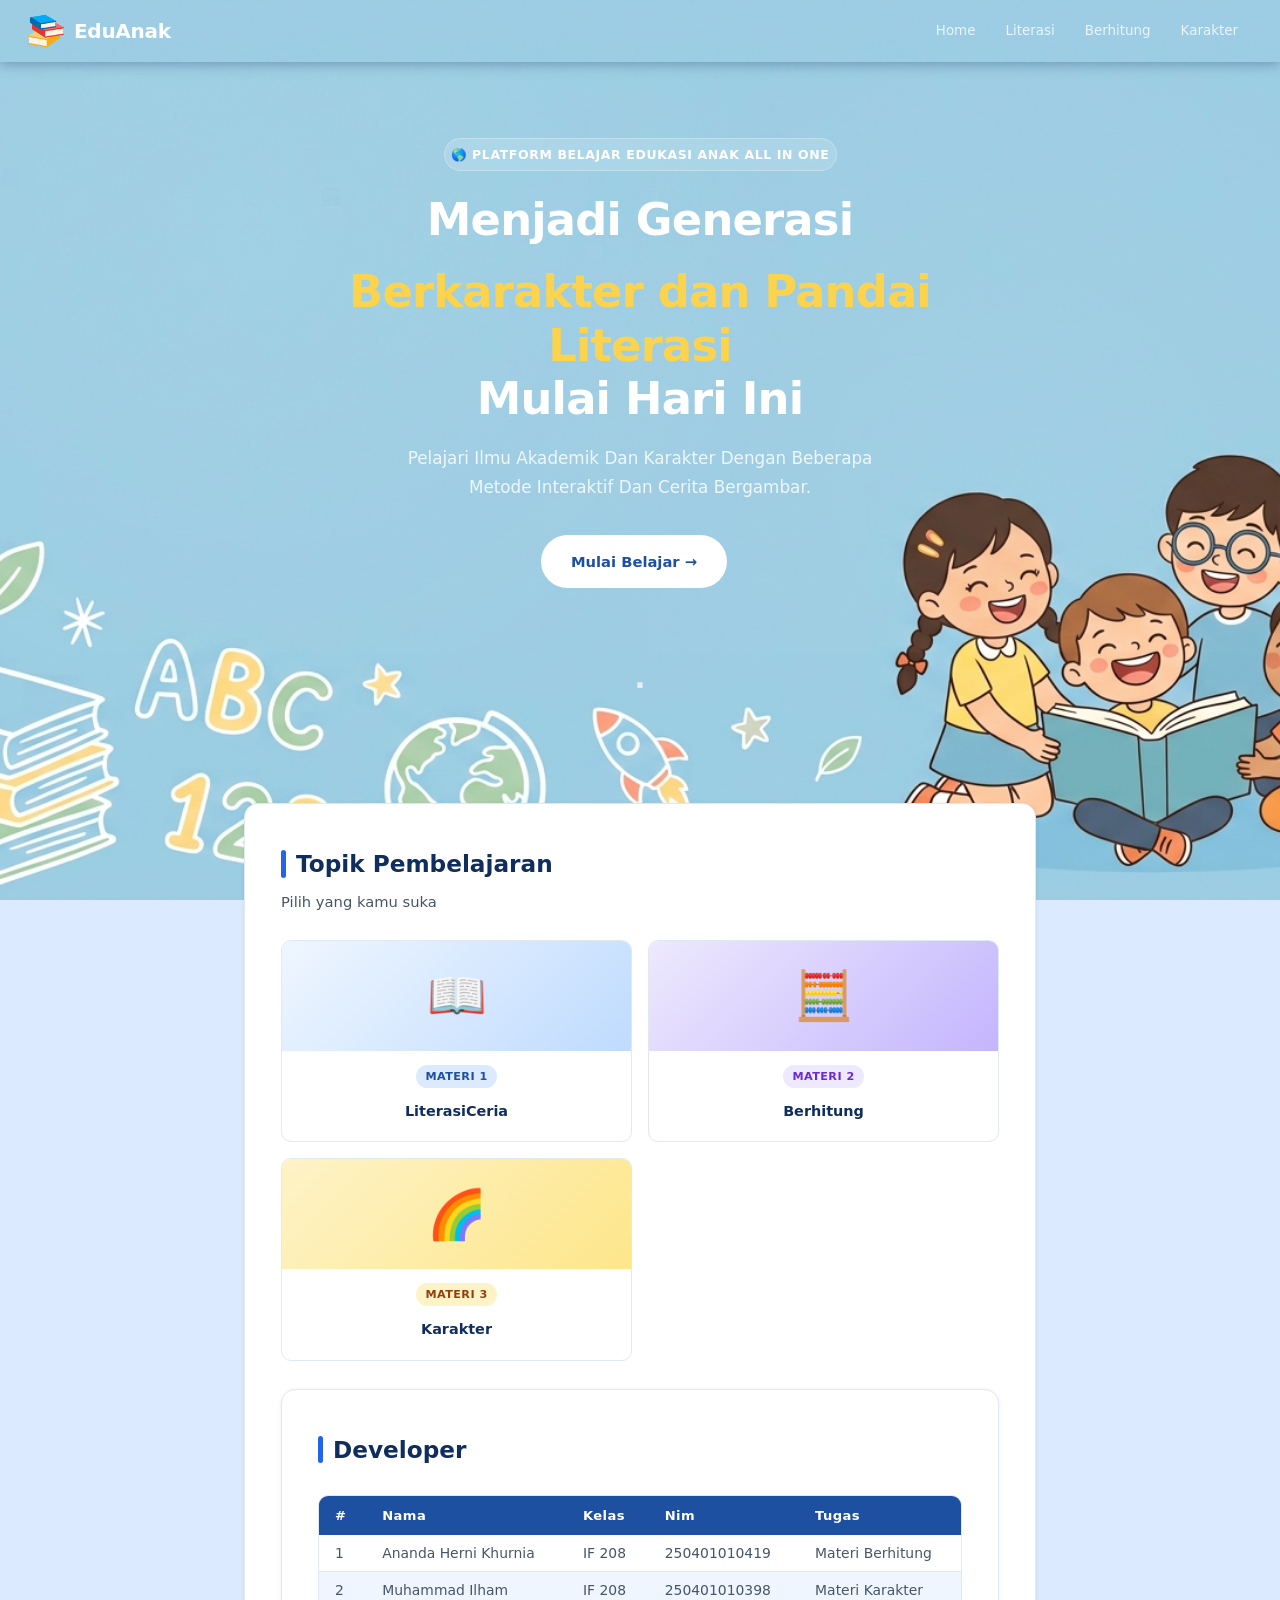
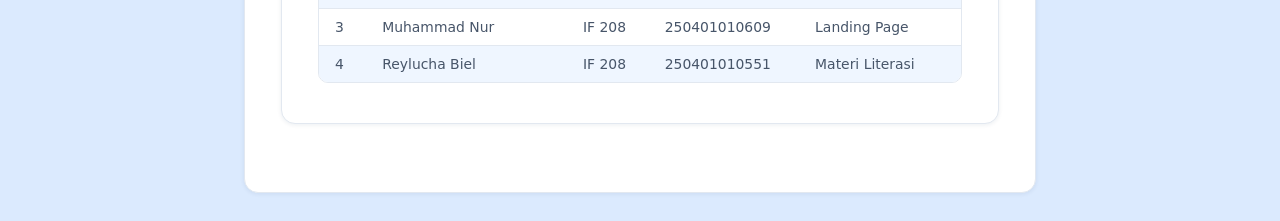
==== commit 969e033b: "Update index.html" ====
--- a/index.html
+++ b/index.html
@@ -98,7 +98,7 @@
         </tr>
       </thead>
       <tbody>
-        <tr><td>1</td><td>Ananda Herni Khurnia</td><td>IF 208</td><td>250401010419</td><td>Materi Berhitung & Presentasi</td></tr>
+        <tr><td>1</td><td>Ananda Herni Khurnia</td><td>IF 208</td><td>250401010419</td><td>Materi Berhitung</td></tr>
         <tr><td>2</td><td>Muhammad Ilham</td><td>IF 208</td><td>250401010398</td><td>Materi Karakter</td></tr>
         <tr><td>3</td><td>Muhammad Nur</td><td>IF 208</td><td>250401010609</td><td>Landing Page</td></tr>
         <tr><td>4</td><td>Reylucha Biel</td><td>IF 208</td><td>250401010551</td><td>Materi Literasi</td></tr>
